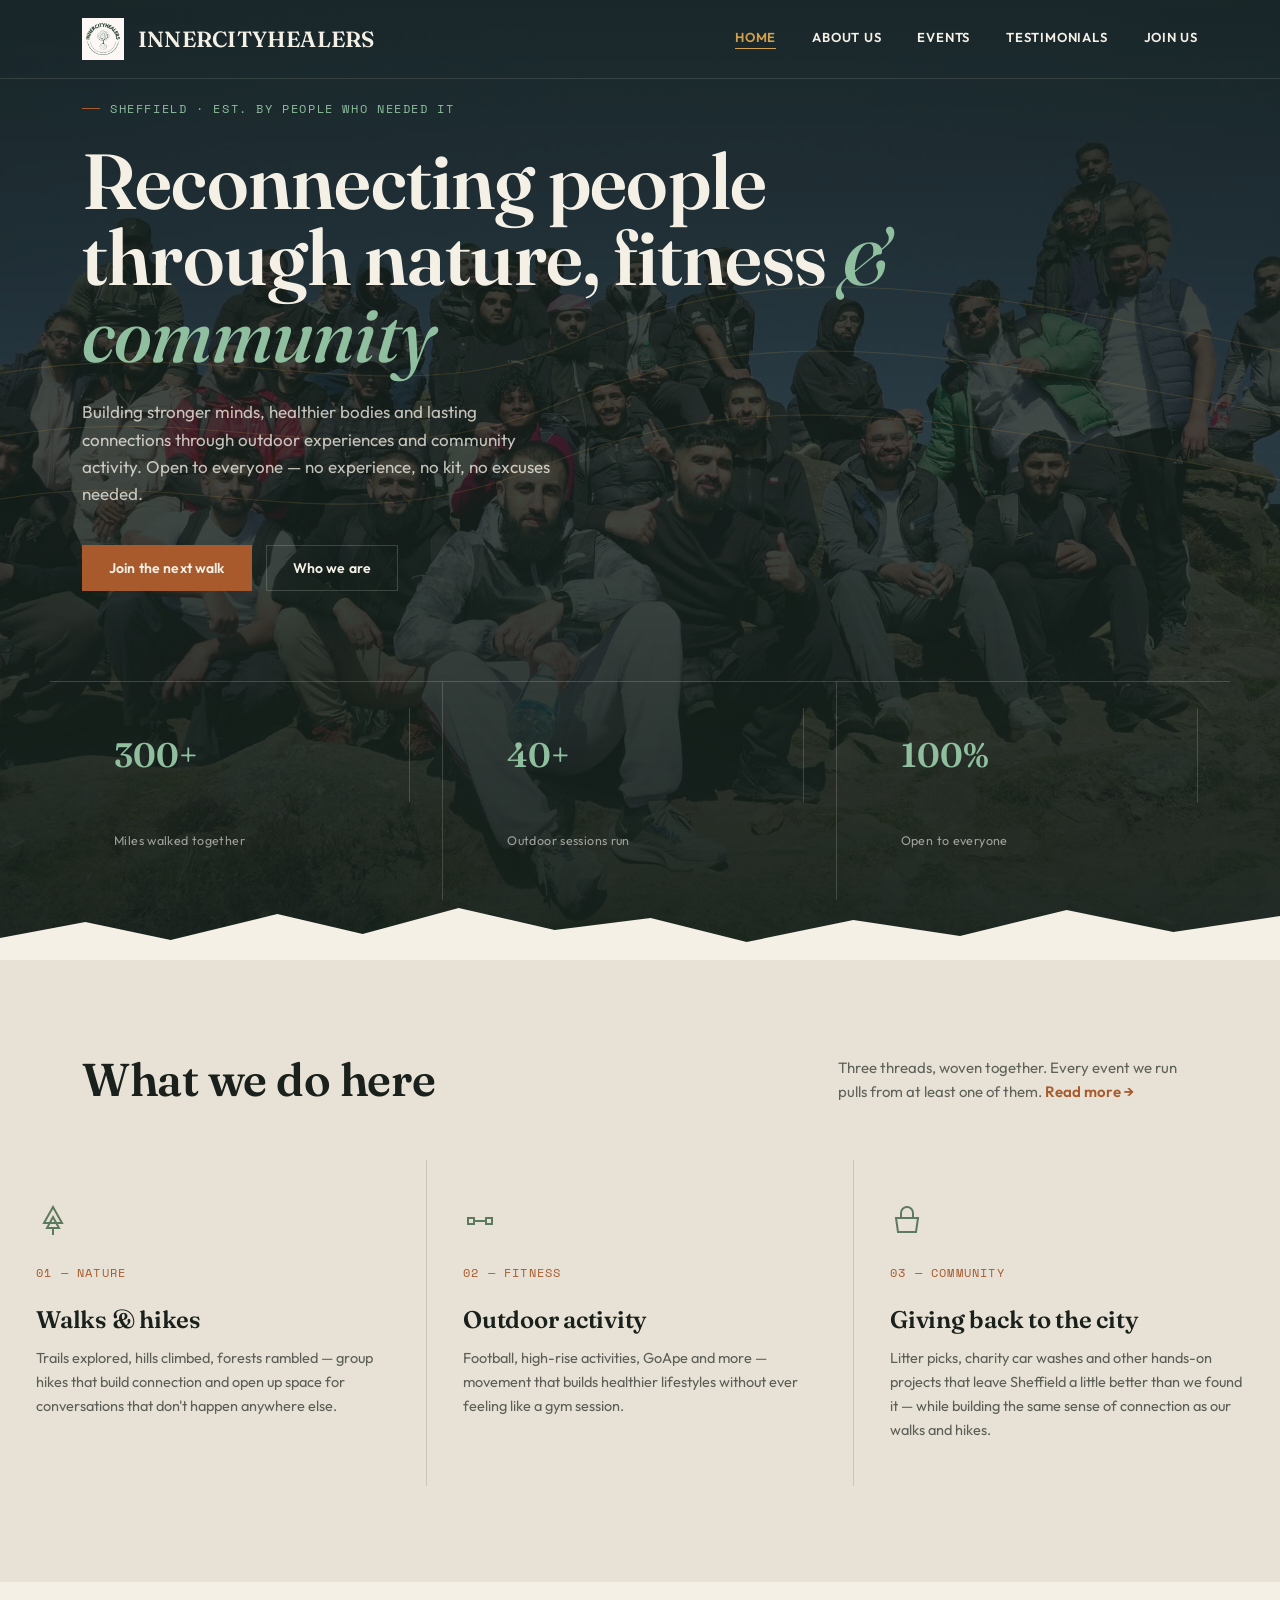
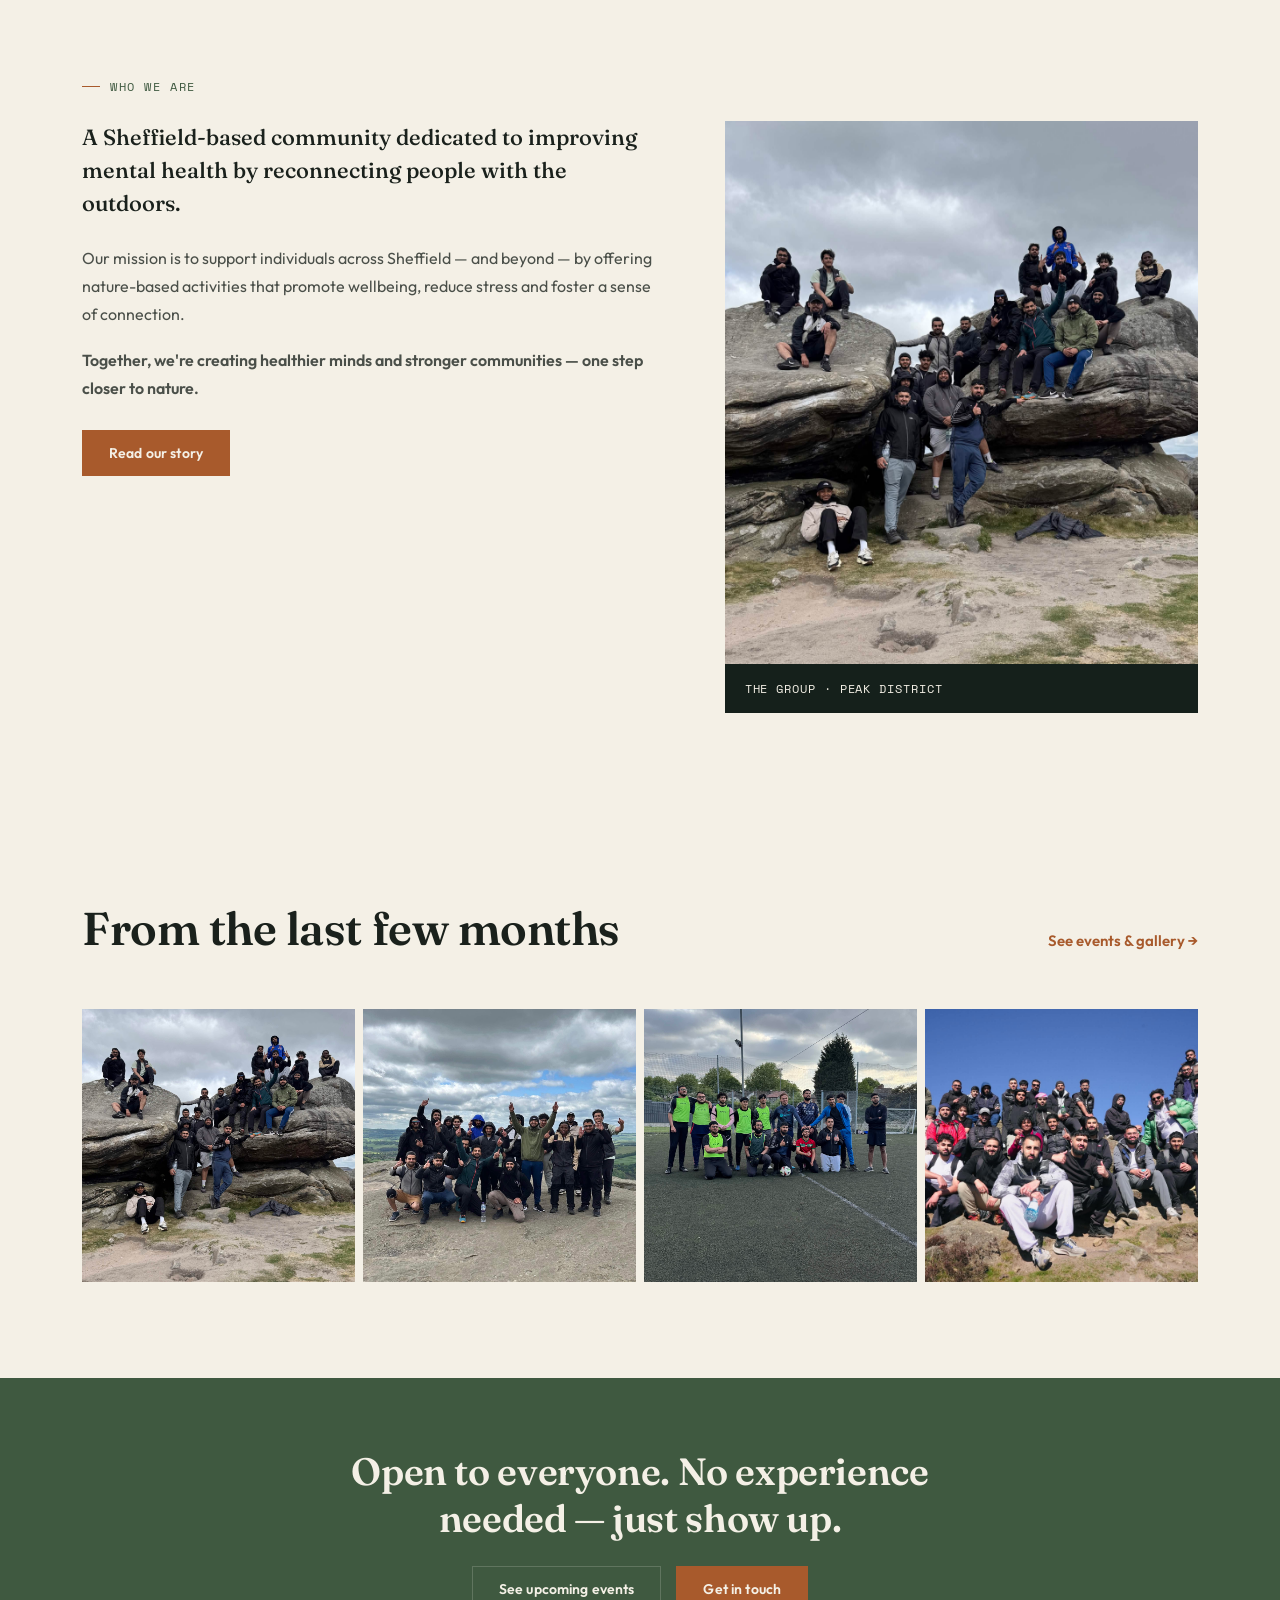
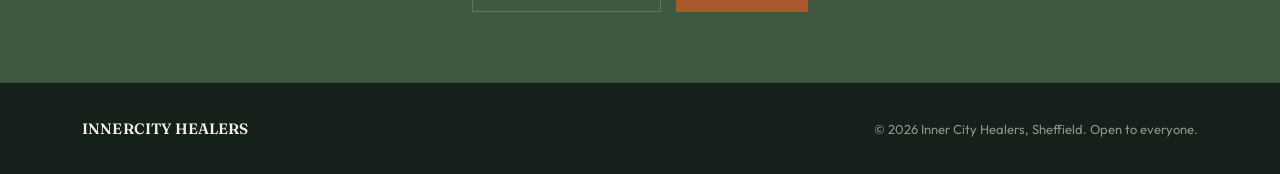
==== index.html @ 6f0d89ec "a" ====
<!DOCTYPE html>
<html lang="en">
<head>
<meta charset="UTF-8">
<meta name="viewport" content="width=device-width, initial-scale=1.0">
<title>Inner City Healers — Reconnecting People Through Nature, Fitness & Community</title>
<meta name="description" content="A Sheffield-based community using hikes, outdoor activity and connection to support mental health.">
<link rel="preconnect" href="https://fonts.googleapis.com">
<link rel="preconnect" href="https://fonts.gstatic.com" crossorigin>
<link href="https://fonts.googleapis.com/css2?family=Fraunces:opsz,wght@9..144,400;9..144,500;9..144,600;9..144,700&family=Outfit:wght@400;500;600;700&family=Space+Mono:wght@400;700&display=swap" rel="stylesheet">
<link rel="stylesheet" href="css/style.css">
</head>
<body>
<header>
  <nav>
    <a href="index.html" class="brand">
      <img src="images/logo.jpg" alt="Inner City Healers logo" class="brand-logo">
      INNERCITYHEALERS
    </a>
    <div class="navlinks">
      <a href="index.html" class="active">Home</a>
      <a href="about.html">About Us</a>
      <a href="events.html">Events</a>
      <a href="testimonials.html">Testimonials</a>
      <a href="contact.html">Join Us</a>
    </div>
    <button class="menu-toggle" aria-label="Menu">
      <svg width="22" height="16" viewBox="0 0 22 16"><rect width="22" height="2" fill="#1A211C"/><rect y="7" width="22" height="2" fill="#1A211C"/><rect y="14" width="22" height="2" fill="#1A211C"/></svg>
    </button>
  </nav>
</header>
<section class="hero" id="home">
  <svg class="topo" viewBox="0 0 1200 600" preserveAspectRatio="none" xmlns="http://www.w3.org/2000/svg">
    <g stroke="#D4A24C" stroke-width="1" fill="none">
      <path d="M-50 480 C 150 420, 300 520, 500 440 S 850 380, 1250 460"/>
      <path d="M-50 420 C 180 360, 330 460, 520 380 S 860 320, 1250 400"/>
      <path d="M-50 360 C 200 300, 360 400, 540 320 S 870 260, 1250 340"/>
    </g>
  </svg>
  <div class="hero-inner">
    <div class="eyebrow light">Sheffield &middot; Est. by people who needed it</div>
    <h1>Reconnecting people through nature, fitness <em>&amp; community</em></h1>
    <p class="lede">Building stronger minds, healthier bodies and lasting connections through outdoor experiences and community activity. Open to everyone &mdash; no experience, no kit, no excuses needed.</p>
    <div class="hero-ctas">
      <a href="contact.html" class="btn dark">Join the next walk</a>
      <a href="about.html" class="btn outline">Who we are</a>
    </div>
  </div>
  <div class="hero-stats">
    <div><div class="num">300+</div><div class="lbl">Miles walked together</div></div>
    <div><div class="num">40+</div><div class="lbl">Outdoor sessions run</div></div>
    <div><div class="num">100%</div><div class="lbl">Open to everyone</div></div>
  </div>
  <svg class="ridge" viewBox="0 0 1200 60" preserveAspectRatio="none" style="height:60px;">
    <path d="M0 60 L0 38 L80 22 L160 40 L260 14 L340 34 L430 8 L520 30 L610 18 L700 42 L800 20 L900 36 L1000 10 L1100 32 L1200 16 L1200 60 Z" fill="#F4F0E6"/>
  </svg>
</section>

<section class="pillars">
  <div class="wrap">
    <div class="section-head">
      <h2>What we do here</h2>
      <p class="desc">Three threads, woven together. Every event we run pulls from at least one of them. <a href="about.html" style="color:var(--rust); font-weight:600;">Read more &rarr;</a></p>
    </div>
  </div>
  <div class="pillar-grid">
    <div class="pillar">
      <div class="icon"><svg width="34" height="34" viewBox="0 0 34 34" fill="none"><path d="M17 3L26 19H8L17 3Z" stroke="#5C7A5E" stroke-width="2" fill="none"/><path d="M17 13L23 24H11L17 13Z" stroke="#5C7A5E" stroke-width="2" fill="none"/><line x1="17" y1="24" x2="17" y2="31" stroke="#5C7A5E" stroke-width="2"/></svg></div>
      <div class="pnum">01 &mdash; NATURE</div>
      <h3>Walks &amp; hikes</h3>
      <p>Trails explored, hills climbed, forests rambled &mdash; group hikes that build connection and open up space for conversations that don't happen anywhere else.</p>
    </div>
    <div class="pillar">
      <div class="icon"><svg width="34" height="34" viewBox="0 0 34 34" fill="none"><rect x="5" y="14" width="6" height="6" stroke="#5C7A5E" stroke-width="2"/><rect x="23" y="14" width="6" height="6" stroke="#5C7A5E" stroke-width="2"/><line x1="11" y1="17" x2="23" y2="17" stroke="#5C7A5E" stroke-width="2"/></svg></div>
      <div class="pnum">02 &mdash; FITNESS</div>
      <h3>Outdoor activity</h3>
      <p>Football, high-rise activities, GoApe and more &mdash; movement that builds healthier lifestyles without ever feeling like a gym session.</p>
    </div>
    <div class="pillar">
  <div class="icon"><svg width="34" height="34" viewBox="0 0 34 34" fill="none"><path d="M6 14h22l-2 14H8L6 14Z" stroke="#5C7A5E" stroke-width="2" fill="none"/><path d="M11 14V9a6 6 0 0 1 12 0v5" stroke="#5C7A5E" stroke-width="2" fill="none"/></svg></div>
  <div class="pnum">03 &mdash; COMMUNITY</div>
  <h3>Giving back to the city</h3>
  <p>Litter picks, charity car washes and other hands-on projects that leave Sheffield a little better than we found it &mdash; while building the same sense of connection as our walks and hikes.</p>
</div>
  </div>
</section>

<section class="about">
  <div class="wrap">
    <div class="eyebrow">Who we are</div>
    <div class="about-grid" style="margin-top:26px;">
      <div>
        <p class="lead-graf">A Sheffield-based community dedicated to improving mental health by reconnecting people with the outdoors.</p>
        <p>Our mission is to support individuals across Sheffield &mdash; and beyond &mdash; by offering nature-based activities that promote wellbeing, reduce stress and foster a sense of connection.</p>
        <p style="font-weight:600; margin-bottom:28px;">Together, we're creating healthier minds and stronger communities &mdash; one step closer to nature.</p>
        <a href="about.html" class="btn dark">Read our story</a>
      </div>
      <div class="about-photo">
        <img src="images/peak-summit-group.jpg" alt="Group celebrating together on top of a Peak District summit">
        <div class="tag">THE GROUP &middot; PEAK DISTRICT</div>
      </div>
    </div>
  </div>
</section>

<section class="mini-gallery">
  <div class="wrap">
    <div class="section-head">
      <h2>From the last few months</h2>
      <p class="desc"><a href="events.html" style="color:var(--rust); font-weight:600;">See events &amp; gallery &rarr;</a></p>
    </div>
    <div class="mini-grid">
      <a href="events.html"><img src="images/peak-summit-group.jpg" alt="Group celebrating on top of a Peak District summit"></a>
      <a href="events.html"><img src="images/rocky-outcrop-cheering.jpg" alt="Group cheering on a rocky outcrop"></a>
      <a href="events.html"><img src="images/outdoor-football.jpg" alt="Football team group photo"></a>
      <a href="events.html"><img src="images/go-karting.jpg" alt="Group in racing suits after go-karting"></a>
    </div>
  </div>
</section>

<section class="cta-band">
  <div class="wrap">
    <h2 style="margin:0 auto 24px;">Open to everyone. No experience needed &mdash; just show up.</h2>
    <a href="events.html" class="btn outline">See upcoming events</a>
    <a href="contact.html" class="btn dark">Get in touch</a>
  </div>
</section>
<footer>
  <div class="wrap foot-inner">
    <div class="brand">INNERCITY HEALERS</div>
    <div>&copy; 2026 Inner City Healers, Sheffield. Open to everyone.</div>
  </div>
</footer>

<script src="js/script.js"></script>

</body>
</html>
---- css/style.css ----
:root{
    --ink:#1A211C;
    --cream:#F4F0E6;
    --stone:#E7E2D5;
    --stone-deep:#D9D2BF;
    --pine:#15201B;
    --pine-soft:#212E27;
    --moss:#5C7A5E;
    --moss-deep:#3F5940;
    --gold:#D4A24C;
    --green-accent:#8FBF9F;
    --rust:#A85A2C;
    --line: rgba(26,33,28,0.14);
    --line-light: rgba(244,240,230,0.18);
    --radius: 2px;
  }
  *{box-sizing:border-box;}
  html{scroll-behavior:smooth;}
  body{
    margin:0;
    font-family:'Outfit', sans-serif;
    color:var(--ink);
    background:var(--cream);
    -webkit-font-smoothing:antialiased;
  }
  h1,h2,h3,h4{
    font-family:'Fraunces', serif;
    font-weight:600;
    margin:0;
    letter-spacing:-0.01em;
  }
  p{margin:0;}
  a{color:inherit; text-decoration:none;}
  img{max-width:100%; display:block;}
  .eyebrow{
    font-family:'Space Mono', monospace;
    font-size:11.5px;
    letter-spacing:0.14em;
    text-transform:uppercase;
    color:var(--moss-deep);
    display:flex;
    align-items:center;
    gap:10px;
  }
  .eyebrow::before{
    content:'';
    width:18px; height:1px;
    background:var(--rust);
    display:inline-block;
  }
  .eyebrow.light{color:var(--gold);}
  .hero .eyebrow.light{color:var(--green-accent);}
  .wrap{
    max-width:1180px;
    margin:0 auto;
    padding:0 32px;
  }
  .btn{
    display:inline-flex;
    align-items:center;
    gap:10px;
    padding:13px 26px;
    background:var(--moss-deep);
    color:var(--cream);
    font-family:'Outfit', sans-serif;
    font-weight:600;
    font-size:14px;
    letter-spacing:0.01em;
    border:1px solid var(--moss-deep);
    cursor:pointer;
    transition:all .25s ease;
  }
  .btn:hover{background:transparent; color:var(--moss-deep);}
  .btn.outline{
    background:transparent;
    color:var(--cream);
    border:1px solid var(--line-light);
  }
  .btn.outline:hover{
    background:var(--cream);
    color:var(--pine);
    border-color:var(--cream);
  }
  .btn.dark{background:var(--rust); border-color:var(--rust); color:var(--cream);}
  .btn.dark:hover{background:transparent; color:var(--rust);}

  /* ===== NAV (transparent, overlays hero) ===== */
  header{
    position:absolute; top:0; left:0; right:0; z-index:50;
    background:transparent;
    border-bottom:1px solid rgba(244,240,230,0.12);
  }
  nav{
    display:flex; align-items:center; justify-content:space-between;
    padding:18px 32px;
    max-width:1180px;
    margin:0 auto;
  }
  .brand{display:flex; align-items:center; gap:14px; font-family:'Fraunces',serif; font-weight:600; font-size:22px; letter-spacing:0.01em; color:var(--cream);}
  .brand svg{flex-shrink:0;}
  .brand-logo{height:42px; width:auto; flex-shrink:0;}
  @media(max-width:600px){
    .brand{font-size:17px; gap:10px;}
    .brand-logo{height:36px;}
  }
  .navlinks{display:flex; gap:36px; align-items:center;}
  .navlinks a{
    font-size:13px; font-weight:600; letter-spacing:0.06em; text-transform:uppercase;
    position:relative; padding-bottom:4px; color:var(--cream);
  }
  .navlinks a::after{
    content:''; position:absolute; left:0; bottom:0; height:1px; width:0;
    background:var(--gold); transition:width .25s ease;
  }
  .navlinks a:hover::after, .navlinks a.active::after{width:100%;}
  .navlinks a.active{color:var(--gold);}
  .navcta{display:none;}
  @media(min-width:880px){.navcta{display:block;}}
  .menu-toggle{
    display:none; background:rgba(21,32,27,0.4); border:1px solid var(--line-light);
    cursor:pointer; padding:10px 12px; border-radius:4px; align-items:center; justify-content:center;
    backdrop-filter:blur(4px);
  }
  .menu-toggle svg rect{fill:var(--cream);}
  @media(max-width:880px){
    .navlinks{display:none;}
    .menu-toggle{display:flex;}
  }

  /* ===== TOPO TEXTURE ===== */
  .topo{
    position:absolute; inset:0; pointer-events:none;
    opacity:0.16;
  }

  /* ===== HERO ===== */
  .hero{
    position:relative;
    background:
      linear-gradient(180deg, rgba(21,32,27,0.90) 0%, rgba(21,32,27,0.80) 45%, rgba(21,32,27,0.94) 100%),
      url('../images/go-karting.jpg') center 30%/cover no-repeat;
    color:var(--cream);
    overflow:hidden;
    padding:100px 0 0;
  }
  .hero-inner{
    max-width:1180px; margin:0 auto; padding:0 32px 90px;
    position:relative; z-index:2;
  }
  .hero .eyebrow{margin-bottom:26px;}
  .hero h1{
    font-size:clamp(40px, 6.4vw, 78px);
    line-height:0.98;
    max-width:820px;
    color:var(--cream);
  }
  .hero h1 em{font-style:italic; color:var(--green-accent); font-weight:500;}
  .hero p.lede{
    margin-top:26px;
    max-width:480px;
    font-size:17px;
    line-height:1.6;
    color:rgba(244,240,230,0.78);
  }
  .hero-ctas{display:flex; gap:14px; margin-top:38px; flex-wrap:wrap;}
  .hero-stats{
    display:grid; grid-template-columns:repeat(3,1fr);
    border-top:1px solid var(--line-light);
    max-width:1180px; margin:0 auto;
    position:relative; z-index:2;
  }
  .hero-stats div{
    padding:26px 32px;
    border-right:1px solid var(--line-light);
  }
  .hero-stats div:last-child{border-right:none;}
  .hero-stats .num{font-family:'Fraunces',serif; font-size:34px; color:var(--green-accent); font-weight:600;}
  .hero-stats .lbl{font-size:12.5px; color:rgba(244,240,230,0.6); margin-top:4px; letter-spacing:0.03em;}

  .ridge{
    width:100%; display:block; position:relative; z-index:1;
  }

  /* ===== SECTION SCAFFOLD ===== */
  section{padding:96px 0;}
  .section-head{
    display:flex; justify-content:space-between; align-items:flex-end;
    gap:40px; margin-bottom:56px; flex-wrap:wrap;
  }
  .section-head h2{font-size:clamp(30px,3.6vw,46px); max-width:560px; line-height:1.05;}
  .section-head .desc{max-width:360px; font-size:15px; line-height:1.6; color:rgba(26,33,28,0.66);}

  /* ===== ABOUT ===== */
  .about{background:var(--cream);}
  .about-grid{
    display:grid; grid-template-columns:1.1fr 0.9fr; gap:64px; align-items:start;
  }
  .about-grid p{font-size:16px; line-height:1.75; color:rgba(26,33,28,0.78); margin-bottom:18px;}
  .about-grid .lead-graf{font-family:'Fraunces',serif; font-size:22px; line-height:1.5; color:var(--ink); font-weight:500; margin-bottom:24px;}
  .about-photo{
    position:relative; aspect-ratio:4/5; overflow:hidden; background:var(--stone-deep);
  }
  .about-photo img{width:100%; height:100%; object-fit:cover;}
  .about-photo .tag{
    position:absolute; bottom:0; left:0; right:0;
    background:var(--pine); color:var(--cream);
    padding:16px 20px; font-family:'Space Mono',monospace; font-size:11.5px; letter-spacing:0.08em;
  }
  @media(max-width:800px){.about-grid{grid-template-columns:1fr;}}

  /* ===== PILLARS ===== */
  .pillars{background:var(--stone); position:relative;}
  .pillar-grid{display:grid; grid-template-columns:repeat(3,1fr); gap:1px; background:var(--line);}
  .pillar{
    background:var(--stone); padding:44px 36px;
    transition:background .25s ease;
  }
  .pillar:hover{background:var(--cream);}
  .pillar .pnum{font-family:'Space Mono',monospace; font-size:12px; color:var(--rust); letter-spacing:0.1em; margin-bottom:24px;}
  .pillar h3{font-size:24px; margin-bottom:12px;}
  .pillar p{font-size:14.5px; line-height:1.65; color:rgba(26,33,28,0.68);}
  .pillar .icon{margin-bottom:22px;}
  @media(max-width:800px){.pillar-grid{grid-template-columns:1fr;}}

  /* ===== ORIGIN ===== */
  .origin{
    background:var(--pine); color:var(--cream); position:relative; overflow:hidden;
  }
  .origin-grid{
    display:grid; grid-template-columns:0.85fr 1.15fr; gap:70px; align-items:center;
  }
  .origin-photo{aspect-ratio:1/1; overflow:hidden; background:var(--pine-soft);}
  .origin-photo img{width:100%; height:100%; object-fit:cover; filter:saturate(0.9);}
  .origin-text .eyebrow{margin-bottom:24px;}
  .origin-text h2{font-size:clamp(28px,3.4vw,40px); margin-bottom:24px; max-width:480px;}
  .origin-text p{font-size:16px; line-height:1.8; color:rgba(244,240,230,0.74); margin-bottom:16px;}
  .origin-text .sign{font-family:'Fraunces',serif; font-style:italic; color:var(--gold); margin-top:24px; font-size:17px;}
  @media(max-width:850px){.origin-grid{grid-template-columns:1fr;}}

  /* ===== EVENTS ===== */
  .events{background:var(--cream);}
  .event-list{display:flex; flex-direction:column; border-top:1px solid var(--line);}
  .event-row{
    display:grid; grid-template-columns:140px 110px 1fr auto;
    gap:28px; align-items:center;
    padding:28px 0; border-bottom:1px solid var(--line);
  }
  .event-row .ephoto{width:140px; height:90px; overflow:hidden; background:var(--stone-deep);}
  .event-row .ephoto img{width:100%; height:100%; object-fit:cover;}
  .event-date{font-family:'Space Mono',monospace; text-align:center;}
  .event-date .mon{font-size:12px; letter-spacing:0.1em; color:var(--rust);}
  .event-date .day{font-size:28px; font-family:'Fraunces',serif; font-weight:600; color:var(--ink);}
  .event-info h4{font-size:19px; margin-bottom:6px;}
  .event-info .meta{font-size:13px; color:rgba(26,33,28,0.55); margin-bottom:6px; display:flex; gap:14px; flex-wrap:wrap;}
  .event-info .meta span{display:flex; align-items:center; gap:5px;}
  .event-info p.desc{font-size:14px; color:rgba(26,33,28,0.65); line-height:1.5; max-width:420px;}
  .event-row .btn{padding:10px 20px; font-size:13px;}
  @media(max-width:760px){
    .event-row{grid-template-columns:1fr; gap:14px;}
    .event-row .ephoto{width:100%; height:160px;}
    .event-date{display:flex; gap:8px; text-align:left;}
  }
  .events-foot{
    text-align:center; margin-top:48px; padding-top:40px; border-top:1px solid var(--line);
    font-family:'Fraunces',serif; font-style:italic; font-size:18px; color:var(--moss-deep);
  }

  /* ===== GALLERY ===== */
  .gallery{background:var(--pine); color:var(--cream);}
  .gallery .section-head h2{color:var(--cream);}
  .gallery .section-head .desc{color:rgba(244,240,230,0.6);}
  .gal-grid{
    display:grid; grid-template-columns:repeat(4,1fr); grid-auto-rows:170px; gap:8px;
  }
  .gal-grid a{position:relative; overflow:hidden; display:block; background:var(--pine-soft);}
  .gal-grid img{width:100%; height:100%; object-fit:cover; transition:transform .5s ease, filter .5s ease;}
  .gal-grid a:hover img{transform:scale(1.06); filter:saturate(1.15);}
  .gal-grid .big{grid-column:span 2; grid-row:span 2;}
  @media(max-width:880px){
    .gal-grid{grid-template-columns:repeat(2,1fr); grid-auto-rows:140px;}
    .gal-grid .big{grid-column:span 2; grid-row:span 1;}
  }

  /* ===== TESTIMONIALS ===== */
  .testimonials{background:var(--stone);}
  .test-track{
    display:grid; grid-template-columns:repeat(3,1fr); gap:1px; background:var(--line);
  }
  .test-card{
    background:var(--stone); padding:34px 30px;
  }
  .test-card .quote{font-family:'Fraunces',serif; font-size:17px; line-height:1.6; color:var(--ink); margin-bottom:20px;}
  .test-card .who{font-family:'Space Mono',monospace; font-size:12px; color:var(--rust); letter-spacing:0.06em;}
  @media(max-width:860px){.test-track{grid-template-columns:1fr;}}

  /* ===== CONTACT ===== */
  .contact{background:var(--cream);}
  .contact-grid{display:grid; grid-template-columns:0.8fr 1.2fr; gap:70px;}
  .contact-info h2{font-size:clamp(30px,3.6vw,42px); margin-bottom:28px;}
  .cline{margin-bottom:26px;}
  .cline .clabel{font-family:'Space Mono',monospace; font-size:11.5px; letter-spacing:0.1em; color:var(--moss-deep); text-transform:uppercase; margin-bottom:6px;}
  .cline a, .cline span{font-size:18px; font-weight:500;}
  .socials{display:flex; gap:14px; margin-top:30px;}
  .socials a{
    width:38px; height:38px; border:1px solid var(--line); display:flex; align-items:center; justify-content:center;
    transition:all .2s ease;
  }
  .socials a:hover{background:var(--moss-deep); border-color:var(--moss-deep); color:var(--cream);}
  form{display:flex; flex-direction:column; gap:16px;}
  .field{display:flex; flex-direction:column; gap:8px;}
  .field label{font-family:'Space Mono',monospace; font-size:11px; letter-spacing:0.08em; text-transform:uppercase; color:rgba(26,33,28,0.55);}
  .field input, .field textarea{
    background:transparent; border:none; border-bottom:1px solid var(--line);
    padding:10px 2px; font-family:'Outfit',sans-serif; font-size:16px; color:var(--ink);
    outline:none; transition:border-color .2s ease; resize:none;
  }
  .field input:focus, .field textarea:focus{border-color:var(--rust);}
  form .btn{align-self:flex-start; margin-top:8px;}
  @media(max-width:800px){.contact-grid{grid-template-columns:1fr;}}

  /* ===== FOOTER ===== */
  footer{background:var(--pine); color:rgba(244,240,230,0.55); padding:36px 0; border-top:1px solid var(--line-light);}
  .foot-inner{display:flex; justify-content:space-between; align-items:center; font-size:13px; flex-wrap:wrap; gap:12px;}
  .foot-inner .brand{color:var(--cream); font-size:15px;}

  ::selection{background:var(--gold); color:var(--pine);}

/* ===== INNER PAGE HERO ===== */
.page-hero{
  position:relative;
  background:var(--pine);
  color:var(--cream);
  overflow:hidden;
  padding:130px 0 64px;
}
.page-hero-bg{
  position:absolute;
  top:0; left:0; right:0; bottom:0;
  z-index:0;
}
.page-hero-bg img{
  width:100%;
  height:100%;
  object-fit:cover;
  object-position:right center;
}
.page-hero-bg::after{
  content:'';
  position:absolute;
  top:0; left:0; right:0; bottom:0;
  background:linear-gradient(90deg, rgba(21,32,27,0.97) 0%, rgba(21,32,27,0.75) 55%, rgba(21,32,27,0.35) 100%);
}
@media(max-width:800px){
  .page-hero-bg img{object-position:center center;}
  .page-hero-bg::after{
    background:linear-gradient(180deg, rgba(21,32,27,0.92) 0%, rgba(21,32,27,0.88) 100%);
  }
}
.page-hero-inner{max-width:1180px; margin:0 auto; padding:0 32px; position:relative; z-index:2;}
.page-hero h1{font-size:clamp(34px,5vw,56px); line-height:1; color:var(--cream); max-width:680px;}
.page-hero p.lede{margin-top:18px; max-width:480px; font-size:16px; line-height:1.6; color:rgba(244,240,230,0.75);}
.crumb{font-family:'Space Mono',monospace; font-size:11.5px; letter-spacing:0.1em; color:rgba(244,240,230,0.5); margin-bottom:18px; text-transform:uppercase;}
.crumb a{color:var(--gold);}
.crumb span{margin:0 8px; color:rgba(244,240,230,0.35);}

/* ===== HOME MINI GALLERY STRIP ===== */
.mini-gallery{background:var(--cream);}
.mini-grid{display:grid; grid-template-columns:repeat(4,1fr); gap:8px;}
.mini-grid a{display:block; aspect-ratio:1; overflow:hidden; background:var(--stone-deep); position:relative;}
.mini-grid img{width:100%; height:100%; object-fit:cover; transition:transform .5s ease;}
.mini-grid a:hover img{transform:scale(1.06);}
@media(max-width:760px){.mini-grid{grid-template-columns:repeat(2,1fr);}}
.mini-gallery-foot{text-align:center; margin-top:36px;}

/* ===== CTA BAND ===== */
.cta-band{background:var(--moss-deep); color:var(--cream); padding:70px 0; text-align:center;}
.cta-band h2{color:var(--cream); font-size:clamp(26px,3.4vw,38px); max-width:600px; margin:0 auto 24px;}
.cta-band .btn{margin:0 6px;}

/* responsive nav fallback: show simple stacked list on small screens when toggled */
.navlinks.open{
  display:flex; position:absolute; top:100%; left:0; right:0;
  flex-direction:column; background:var(--pine); padding:24px 32px; gap:22px;
  border-bottom:1px solid var(--line-light);
  box-shadow:0 12px 30px rgba(0,0,0,0.3);
}
.navlinks.open a{color:var(--cream); font-size:15px;}

/* ===== GALLERY SLIDESHOW (manual arrows) ===== */
.gallery-slideshow{background:var(--pine); color:var(--cream);}
.gallery-slideshow .section-head h2{color:var(--cream);}
.gallery-slideshow .section-head .desc{color:rgba(244,240,230,0.6);}
.slideshow{
  position:relative; width:100%; aspect-ratio:16/10; max-height:640px;
  overflow:hidden; background:var(--pine-soft); border:1px solid var(--line-light);
}
.slideshow .slide{
  position:absolute; inset:0; opacity:0; transition:opacity .5s ease;
  pointer-events:none;
}
.slideshow .slide.active{opacity:1; pointer-events:auto;}
.slideshow .slide img{width:100%; height:100%; object-fit:cover;}
.slide-arrow{
  position:absolute; top:50%; transform:translateY(-50%);
  width:52px; height:52px; border:none; cursor:pointer;
  background:rgba(21,32,27,0.55); color:var(--cream);
  display:flex; align-items:center; justify-content:center;
  transition:background .2s ease; z-index:3; backdrop-filter:blur(4px);
}
.slide-arrow:hover{background:var(--rust);}
.slide-arrow.prev{left:16px;}
.slide-arrow.next{right:16px;}
.slide-counter{
  position:absolute; bottom:16px; right:20px; z-index:3;
  font-family:'Space Mono',monospace; font-size:13px; letter-spacing:0.08em;
  color:var(--cream); background:rgba(21,32,27,0.55); padding:6px 12px;
  backdrop-filter:blur(4px);
}
@media(max-width:600px){
  .slideshow{aspect-ratio:4/5;}
  .slide-arrow{width:44px; height:44px;}
}

/* ===== IMPACT STATS ===== */
.impact{background:var(--pine); color:var(--cream);}
.impact .section-head h2{color:var(--cream);}
.impact .section-head .desc{color:rgba(244,240,230,0.6);}
.stat-grid{
  display:grid; grid-template-columns:repeat(4,1fr); gap:1px; background:var(--line-light);
  border:1px solid var(--line-light);
}
.stat-card{
  background:var(--pine); padding:34px 28px;
  display:flex; flex-direction:column; gap:8px;
}
.stat-card .snum{font-family:'Fraunces',serif; font-size:44px; font-weight:600; color:var(--gold); line-height:1;}
.stat-card .slabel{font-size:14px; line-height:1.5; color:rgba(244,240,230,0.78);}
@media(max-width:900px){.stat-grid{grid-template-columns:repeat(2,1fr);}}
@media(max-width:520px){.stat-grid{grid-template-columns:1fr;}}

/* ===== ACTIVITIES TABLE ===== */
.activities{background:var(--cream);}
.act-table{width:100%; border-collapse:collapse; font-size:15px;}
.act-table thead th{
  background:var(--moss-deep); color:var(--cream);
  text-align:left; padding:14px 20px;
  font-family:'Space Mono',monospace; font-size:12px; letter-spacing:0.08em; text-transform:uppercase; font-weight:700;
}
.act-table thead th:last-child{text-align:right;}
.act-table tbody td{
  padding:13px 20px; border-bottom:1px solid var(--line); color:rgba(26,33,28,0.82);
}
.act-table tbody td:last-child{text-align:right; font-weight:600; font-family:'Space Mono',monospace;}
.act-table tbody tr:nth-child(even){background:var(--stone);}
.act-total{
  display:flex; justify-content:space-between; align-items:center;
  background:var(--pine); color:var(--cream); padding:18px 20px; margin-top:0;
  font-family:'Fraunces',serif; font-weight:600; font-size:18px;
}
.act-total .num{color:var(--gold); font-size:22px;}
.act-note{font-size:14px; color:rgba(26,33,28,0.6); line-height:1.6; margin-top:20px; max-width:640px;}

/* ===== ACHIEVE / ENGAGEMENT COLUMNS ===== */
.achieve{background:var(--stone);}
.achieve-lead{max-width:620px; font-size:17px; line-height:1.7; color:rgba(26,33,28,0.8); margin-bottom:14px;}
.col-grid{display:grid; grid-template-columns:repeat(3,1fr); gap:40px; margin-top:48px;}
.col-block h3{font-size:20px; margin-bottom:16px; color:var(--ink);}
.col-block ul{list-style:none; padding:0; margin:0; display:flex; flex-direction:column; gap:10px;}
.col-block ul li{
  font-size:14.5px; line-height:1.5; color:rgba(26,33,28,0.72);
  padding-left:20px; position:relative;
}
.col-block ul li::before{
  content:''; position:absolute; left:0; top:9px;
  width:6px; height:6px; background:var(--rust); border-radius:50%;
}
.col-block p{font-size:14.5px; line-height:1.65; color:rgba(26,33,28,0.72); margin-bottom:12px;}
@media(max-width:820px){.col-grid{grid-template-columns:1fr; gap:44px;}}

/* ===== HERO LOGO ===== */
.hero-logo{
  height:96px; width:auto; margin-bottom:28px;
  border-radius:8px;
}
@media(max-width:600px){.hero-logo{height:72px; margin-bottom:20px;}}

/* ===== FOOTER LOGO ALIGN ===== */
.foot-inner .brand{display:flex; align-items:center; gap:12px;}

/* ===== EXTRA MOBILE POLISH ===== */
@media(max-width:600px){
  .wrap{padding:0 20px;}
  section{padding:64px 0;}
  .hero-stats{grid-template-columns:1fr;}
  .hero-stats div{border-right:none; border-bottom:1px solid var(--line-light); padding:20px 24px;}
  .hero-stats div:last-child{border-bottom:none;}
  .hero-inner{padding:0 20px 60px;}
  .section-head{margin-bottom:36px; gap:16px;}
  .cta-band .btn{display:block; margin:10px auto 0; max-width:260px;}
  .hero-ctas{flex-direction:column;}
  .hero-ctas .btn{width:100%; justify-content:center;}
  nav{padding:14px 20px;}
  .page-hero{padding:110px 0 48px;}
  .act-table{font-size:13px;}
  .act-table thead th, .act-table tbody td{padding:10px 12px;}
}

/* ===== COMPACT ACTIVITIES (events page) ===== */
.activities-compact{background:var(--pine); color:var(--cream); border-top:1px solid var(--line-light);}
.activities-compact .section-head h2{color:var(--cream);}
.activities-compact .section-head .desc{color:rgba(244,240,230,0.6);}
.act-compact-grid{
  display:grid; grid-template-columns:repeat(3,1fr); gap:0 40px;
}
.act-compact-grid .act-item{
  display:flex; justify-content:space-between; align-items:baseline; gap:12px;
  padding:11px 0; border-bottom:1px solid var(--line-light);
}
.act-compact-grid .act-item .aname{font-size:14px; color:rgba(244,240,230,0.85);}
.act-compact-grid .act-item .anum{
  font-family:'Space Mono',monospace; font-size:14px; font-weight:700; color:var(--gold); flex-shrink:0;
}
.act-compact-total{
  display:flex; justify-content:space-between; align-items:center;
  margin-top:28px; padding:16px 22px; background:var(--moss-deep);
  font-family:'Fraunces',serif; font-weight:600; font-size:17px; color:var(--cream);
}
.act-compact-total .num{color:var(--gold); font-size:20px;}
.act-compact-note{font-size:13px; color:rgba(244,240,230,0.55); line-height:1.6; margin-top:16px; max-width:680px;}
@media(max-width:820px){.act-compact-grid{grid-template-columns:repeat(2,1fr); gap:0 28px;}}
@media(max-width:520px){.act-compact-grid{grid-template-columns:1fr;}}

/* ===== COUNCIL / PARTNER ENDORSEMENTS ===== */
.council{background:var(--cream);}
.council-list{display:flex; flex-direction:column; gap:0;}
.council-row{
  display:grid; grid-template-columns:180px 1fr; gap:40px; align-items:center;
  padding:40px 0; border-bottom:1px solid var(--line);
}
.council-row:first-of-type{border-top:1px solid var(--line);}
.council-photo{
  width:180px; height:180px; overflow:hidden; background:var(--stone-deep);
  border-radius:4px; position:relative;
}
.council-photo img{width:100%; height:100%; object-fit:cover;}
.council-photo .ph-placeholder{
  position:absolute; inset:0; display:flex; align-items:center; justify-content:center;
  font-family:'Space Mono',monospace; font-size:11px; letter-spacing:0.08em; text-transform:uppercase;
  color:rgba(26,33,28,0.4); text-align:center; padding:12px;
}
.council-text .cquote{
  font-family:'Fraunces',serif; font-size:19px; line-height:1.55; color:var(--ink);
  margin-bottom:18px; font-style:italic;
}
.council-text .cname{font-size:16px; font-weight:600; color:var(--ink); margin-bottom:2px;}
.council-text .crole{
  font-family:'Space Mono',monospace; font-size:12px; letter-spacing:0.06em;
  text-transform:uppercase; color:var(--rust);
}
@media(max-width:680px){
  .council-row{grid-template-columns:1fr; gap:20px; text-align:center; justify-items:center;}
  .council-text{text-align:center;}
}

/* ===== TESTIMONIAL / COUNCIL SLIDERS (manual arrows) ===== */
.quote-slider{position:relative; max-width:820px; margin:0 auto;}
.quote-slider .qs-track{position:relative; min-height:200px;}
.quote-slider .qs-slide{
  position:absolute; inset:0; opacity:0; transition:opacity .4s ease; pointer-events:none;
  display:flex; flex-direction:column; justify-content:center;
}
.quote-slider .qs-slide.active{opacity:1; pointer-events:auto; position:relative;}
.qs-controls{
  display:flex; align-items:center; justify-content:center; gap:24px; margin-top:36px;
}
.qs-arrow{
  width:48px; height:48px; border:1px solid var(--line); background:transparent;
  display:flex; align-items:center; justify-content:center; cursor:pointer;
  color:var(--ink); transition:all .2s ease;
}
.qs-arrow:hover{background:var(--moss-deep); border-color:var(--moss-deep); color:var(--cream);}
.qs-counter{font-family:'Space Mono',monospace; font-size:13px; letter-spacing:0.08em; color:rgba(26,33,28,0.55);}

/* member quote slide styling */
.testimonials .qs-slide .quote{
  font-family:'Fraunces',serif; font-size:clamp(20px,2.6vw,28px); line-height:1.5;
  color:var(--ink); margin-bottom:22px; text-align:center;
}
.testimonials .qs-slide .who{
  font-family:'Space Mono',monospace; font-size:13px; letter-spacing:0.08em;
  color:var(--rust); text-align:center;
}

/* council quote slide styling (photo left, text right) */
.council .qs-slide{
  display:grid; grid-template-columns:180px 1fr; gap:40px; align-items:center;
}
.council .qs-slide.active{display:grid;}
@media(max-width:680px){
  .council .qs-slide{grid-template-columns:1fr; gap:20px; text-align:center; justify-items:center;}
  .council .qs-slide.active{display:flex; flex-direction:column;}
  .council .qs-slide .council-text{text-align:center;}
}

/* ===== ACTIVITY CATEGORY CARDS (events page) ===== */
.activity-cards{background:var(--pine); border-top:1px solid var(--line-light);}
.activity-cards .section-head h2{color:var(--cream);}
.activity-cards .section-head .desc{color:rgba(244,240,230,0.6);}
.acard-grid{
  display:grid; grid-template-columns:repeat(4,1fr); gap:24px;
}
.acard{
  background:var(--pine-soft); border:1px solid var(--line-light);
  overflow:hidden; transition:transform .25s ease, border-color .25s ease;
}
.acard:hover{transform:translateY(-4px); border-color:var(--gold);}
.acard-photo{
  aspect-ratio:4/3; position:relative; background:var(--stone-deep);
  overflow:hidden;
}
.acard-photo img{width:100%; height:100%; object-fit:cover;}
.acard-photo .ph-placeholder{
  position:absolute; inset:0; display:flex; align-items:center; justify-content:center;
  font-family:'Space Mono',monospace; font-size:11px; letter-spacing:0.06em; text-transform:uppercase;
  color:rgba(26,33,28,0.42); text-align:center; padding:14px; line-height:1.6;
}
.acard-body{padding:20px 22px 24px;}
.acard-body h3{font-size:19px; color:var(--cream); margin-bottom:6px;}
.acard-body p{font-size:13.5px; line-height:1.55; color:rgba(244,240,230,0.62);}
@media(max-width:900px){.acard-grid{grid-template-columns:repeat(2,1fr);}}
@media(max-width:520px){.acard-grid{grid-template-columns:1fr;}}

/* ===== MINI STATS ROW (activity cards section) ===== */
.acard-stats{
  display:grid; grid-template-columns:repeat(3,1fr);
  border:1px solid var(--line-light); margin-bottom:44px;
}
.acard-stats div{
  padding:22px 26px; border-right:1px solid var(--line-light); text-align:center;
}
.acard-stats div:last-child{border-right:none;}
.acard-stats .snum{font-family:'Fraunces',serif; font-size:32px; font-weight:600; color:var(--gold); line-height:1;}
.acard-stats .slabel{font-size:12.5px; color:rgba(244,240,230,0.65); margin-top:6px; letter-spacing:0.02em;}
@media(max-width:700px){
  .acard-stats{grid-template-columns:1fr;}
  .acard-stats div{border-right:none; border-bottom:1px solid var(--line-light);}
  .acard-stats div:last-child{border-bottom:none;}
}

/* ===== ACTIVITY CARD SLIDER (manual toggle) ===== */
.acard-slider{max-width:460px; margin:0 auto;}
.acard-track{position:relative; min-height:340px;}
.acard-slide{
  position:absolute; inset:0; opacity:0; transition:opacity .4s ease; pointer-events:none;
}
.acard-slide.active{opacity:1; pointer-events:auto; position:relative;}
.acard-controls{
  display:flex; align-items:center; justify-content:center; gap:24px; margin-top:28px;
}

/* ===== ACTIVITY CARD TIKTOK EMBEDS ===== */
.acard-video{
  aspect-ratio:4/3; overflow:hidden; background:var(--stone-deep);
  position:relative;
}
.acard-video .tiktok-embed{
  margin:0 !important; max-width:100% !important; min-width:0 !important;
  width:100% !important; height:100% !important;
}
.acard-video .tiktok-embed section{
  width:100% !important; height:100% !important; margin:0 !important; padding:0 !important;
  display:block !important;
}
.acard-video .tiktok-embed section a{
  display:block !important; width:100% !important; height:100% !important;
}
.acard-video .tiktok-embed img{
  display:block !important; width:100% !important; height:100% !important; object-fit:cover !important;
}
.acard-video iframe{width:100% !important; height:100% !important;}
/* ===== BACK TO TOP BUTTON ===== */
.back-to-top{
  position:fixed;
  bottom:28px;
  right:28px;
  width:48px;
  height:48px;
  border-radius:50%;
  background:var(--moss-deep);
  color:var(--cream);
  border:none;
  display:flex;
  align-items:center;
  justify-content:center;
  cursor:pointer;
  opacity:0;
  visibility:hidden;
  transform:translateY(12px);
  transition:opacity .25s ease, transform .25s ease, visibility .25s ease, background .2s ease;
  z-index:60;
  box-shadow:0 4px 16px rgba(0,0,0,0.25);
}
.back-to-top.show{
  opacity:1;
  visibility:visible;
  transform:translateY(0);
}
.back-to-top:hover{background:var(--rust);}
@media(max-width:600px){
  .back-to-top{width:42px; height:42px; bottom:20px; right:20px;}
}
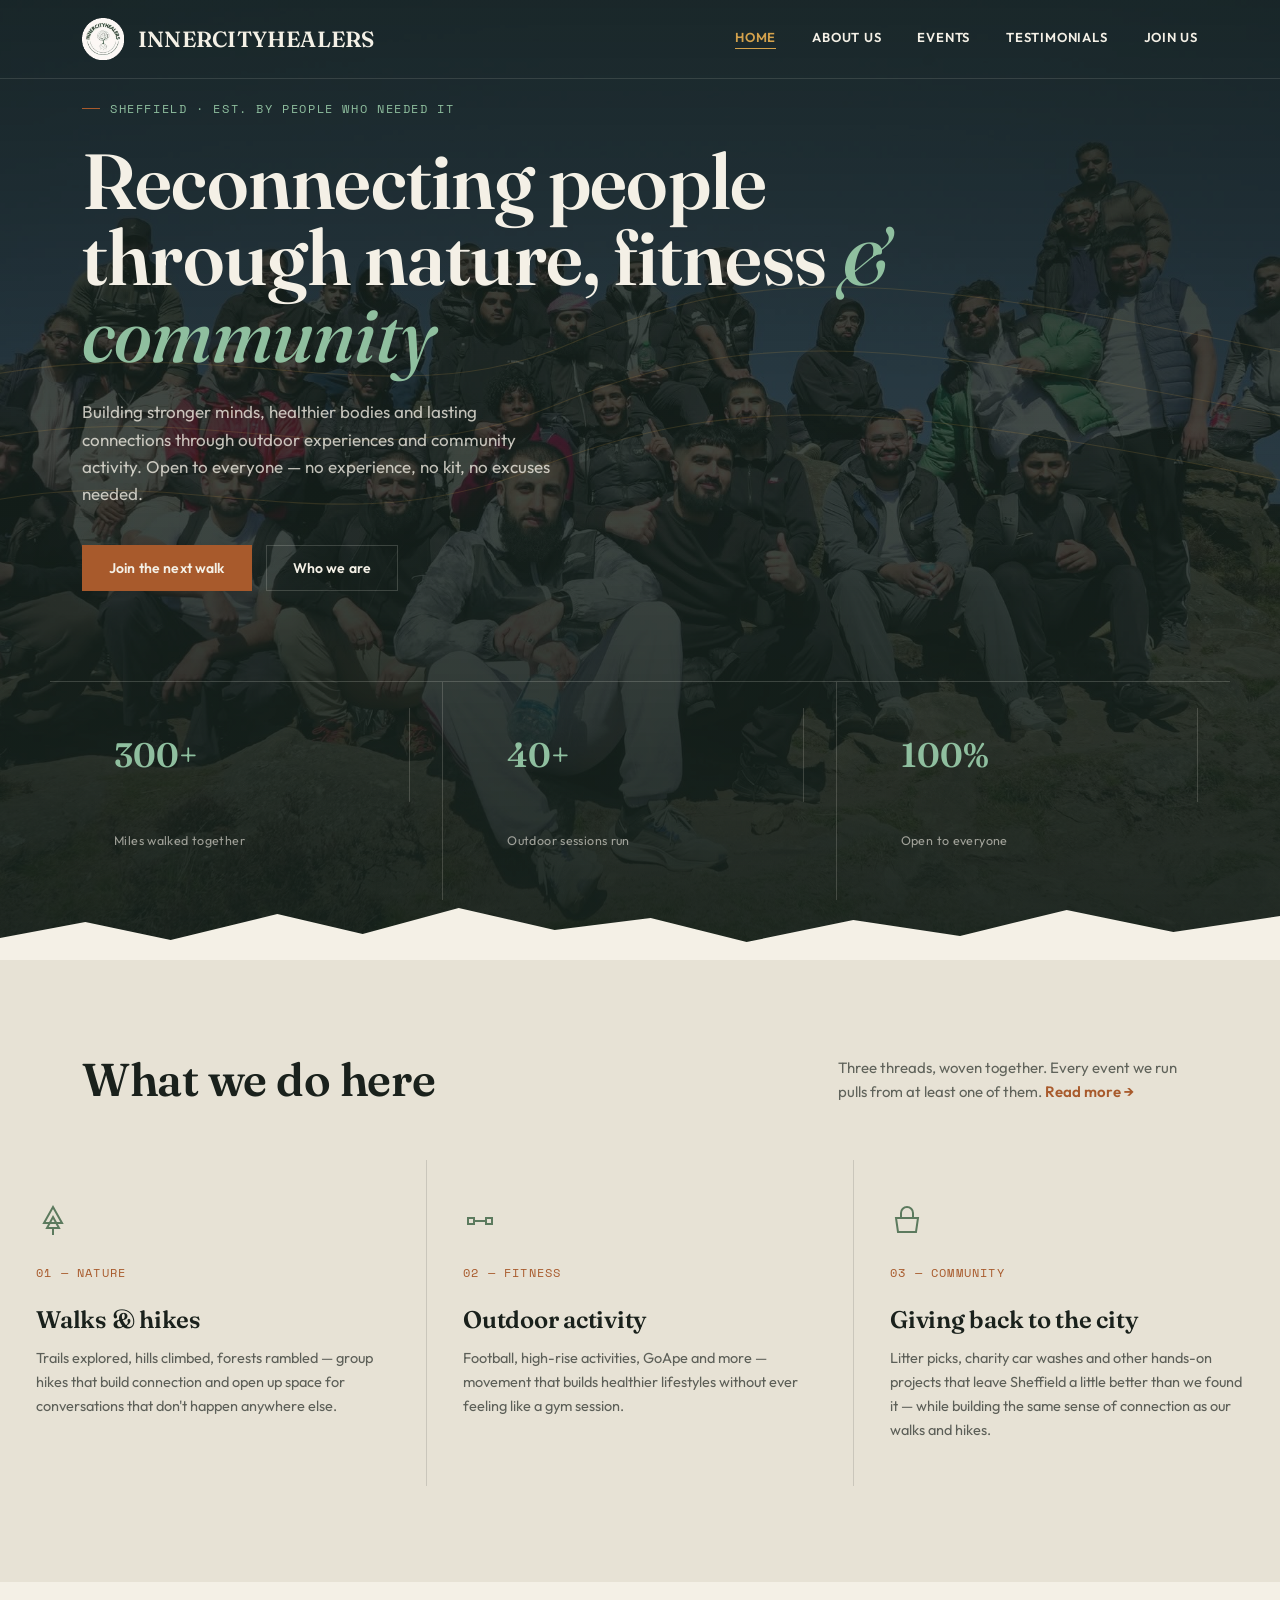
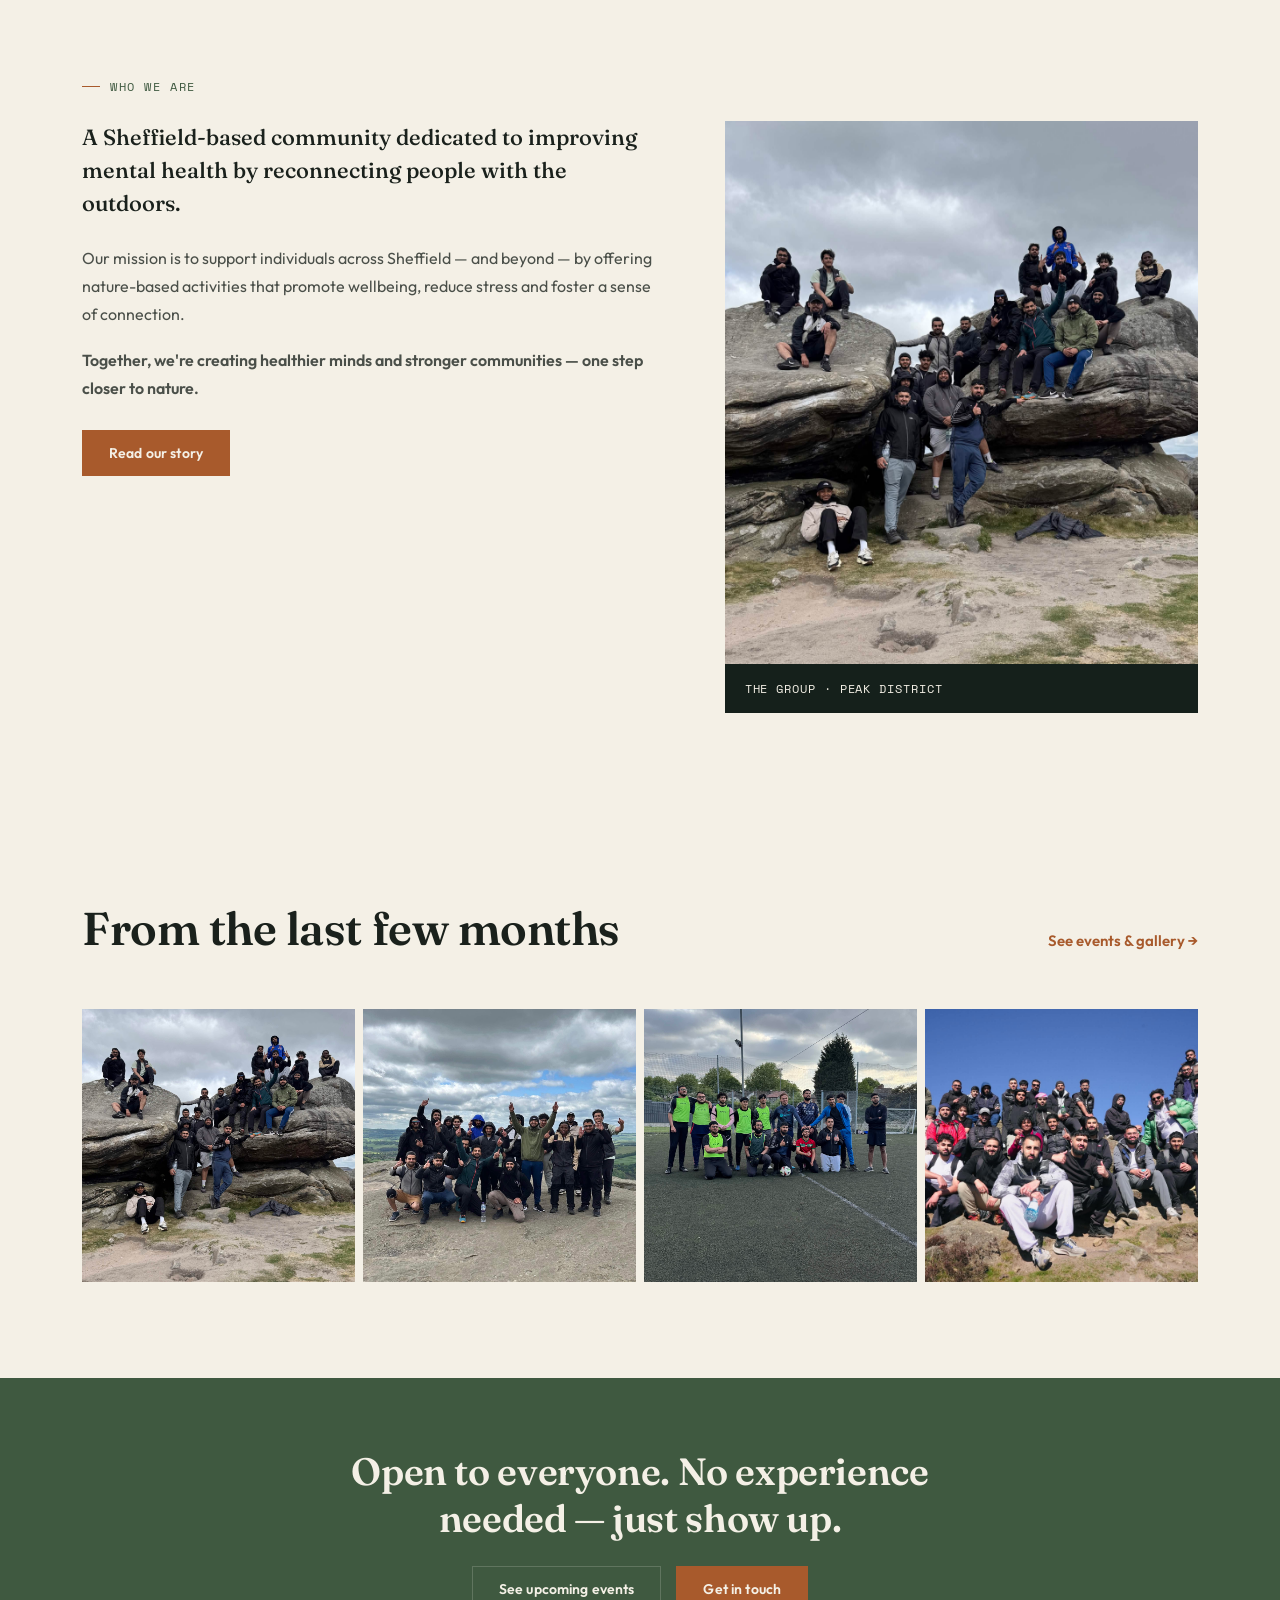
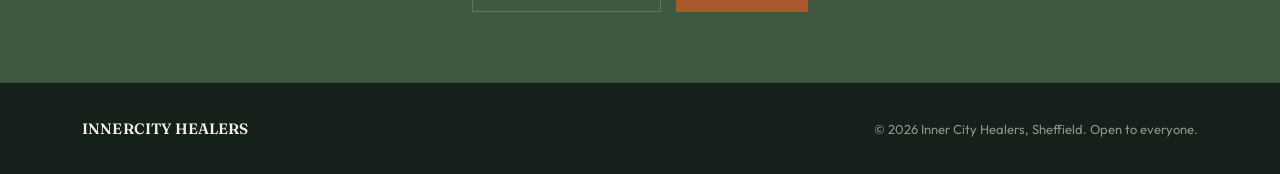
==== commit 8a84c6fa: "logo circle" ====
--- a/index.html
+++ b/index.html
@@ -14,7 +14,7 @@
 <header>
   <nav>
     <a href="index.html" class="brand">
-      <img src="images/logo.jpg" alt="Inner City Healers logo" class="brand-logo">
+      <img src="images/logo_circle.png" alt="Inner City Healers logo" class="brand-logo">
       INNERCITYHEALERS
     </a>
     <div class="navlinks">
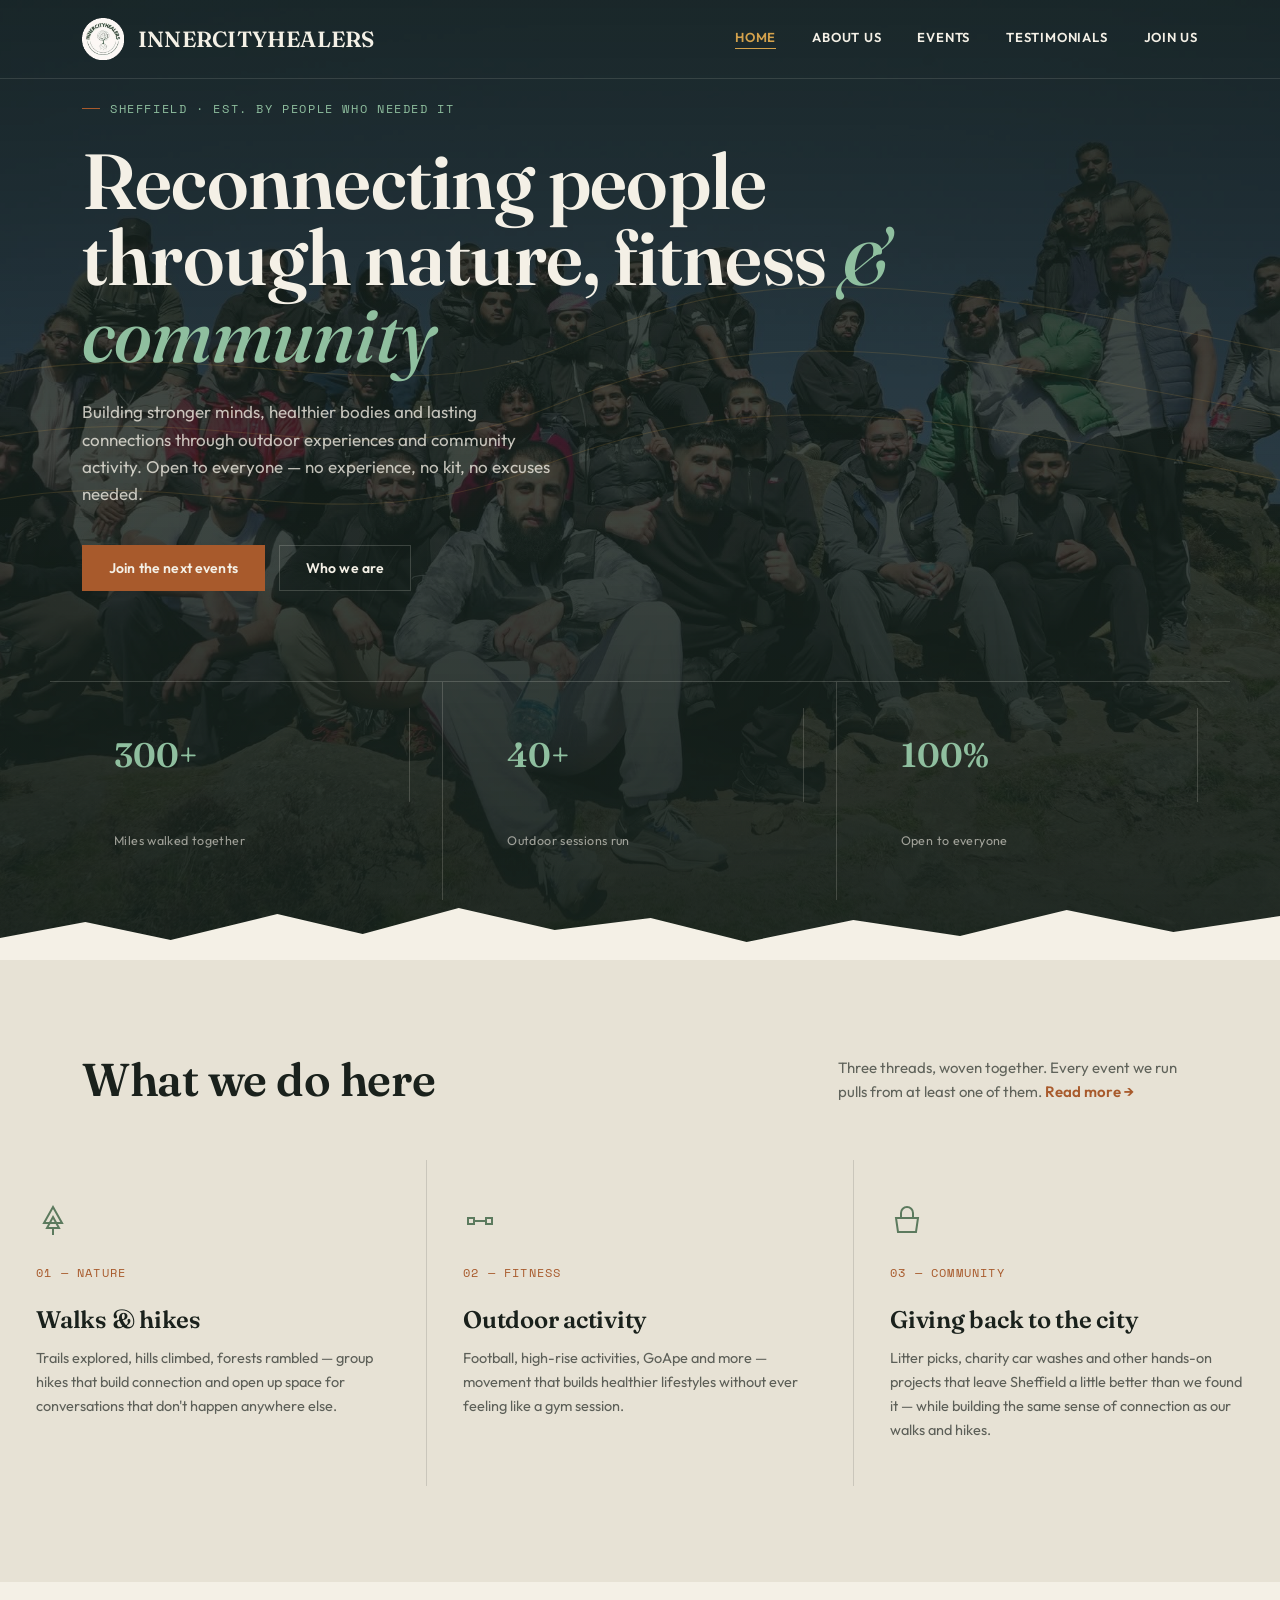
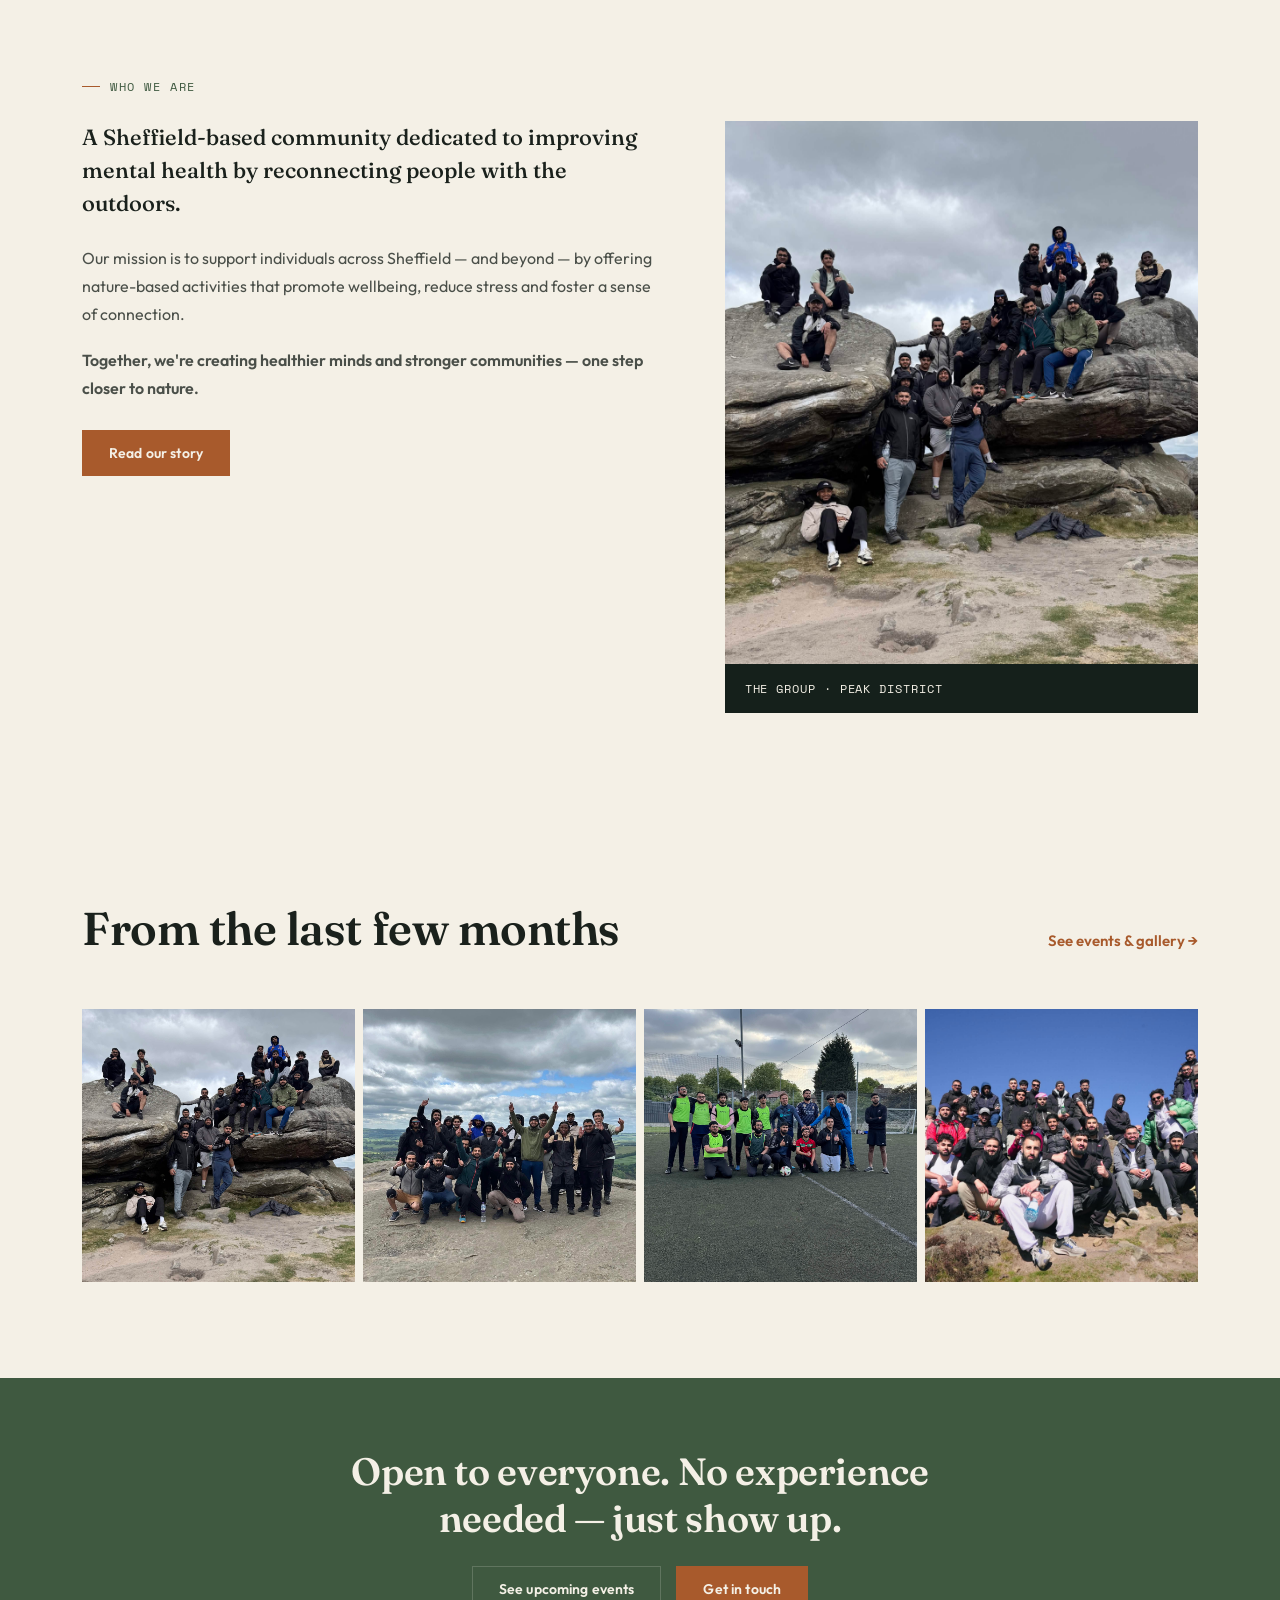
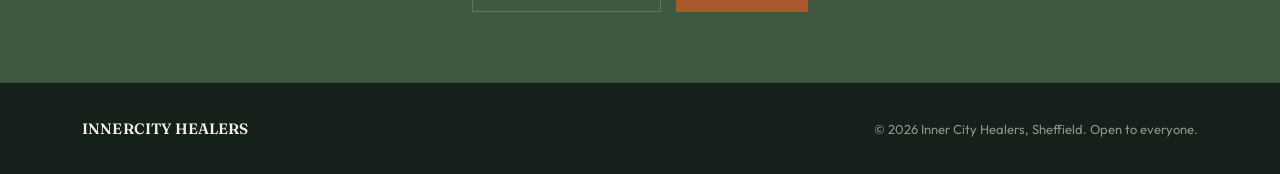
==== commit 95f448f7: "edits" ====
--- a/index.html
+++ b/index.html
@@ -42,7 +42,7 @@
     <h1>Reconnecting people through nature, fitness <em>&amp; community</em></h1>
     <p class="lede">Building stronger minds, healthier bodies and lasting connections through outdoor experiences and community activity. Open to everyone &mdash; no experience, no kit, no excuses needed.</p>
     <div class="hero-ctas">
-      <a href="contact.html" class="btn dark">Join the next walk</a>
+      <a href="contact.html" class="btn dark">Join the next events</a>
       <a href="about.html" class="btn outline">Who we are</a>
     </div>
   </div>
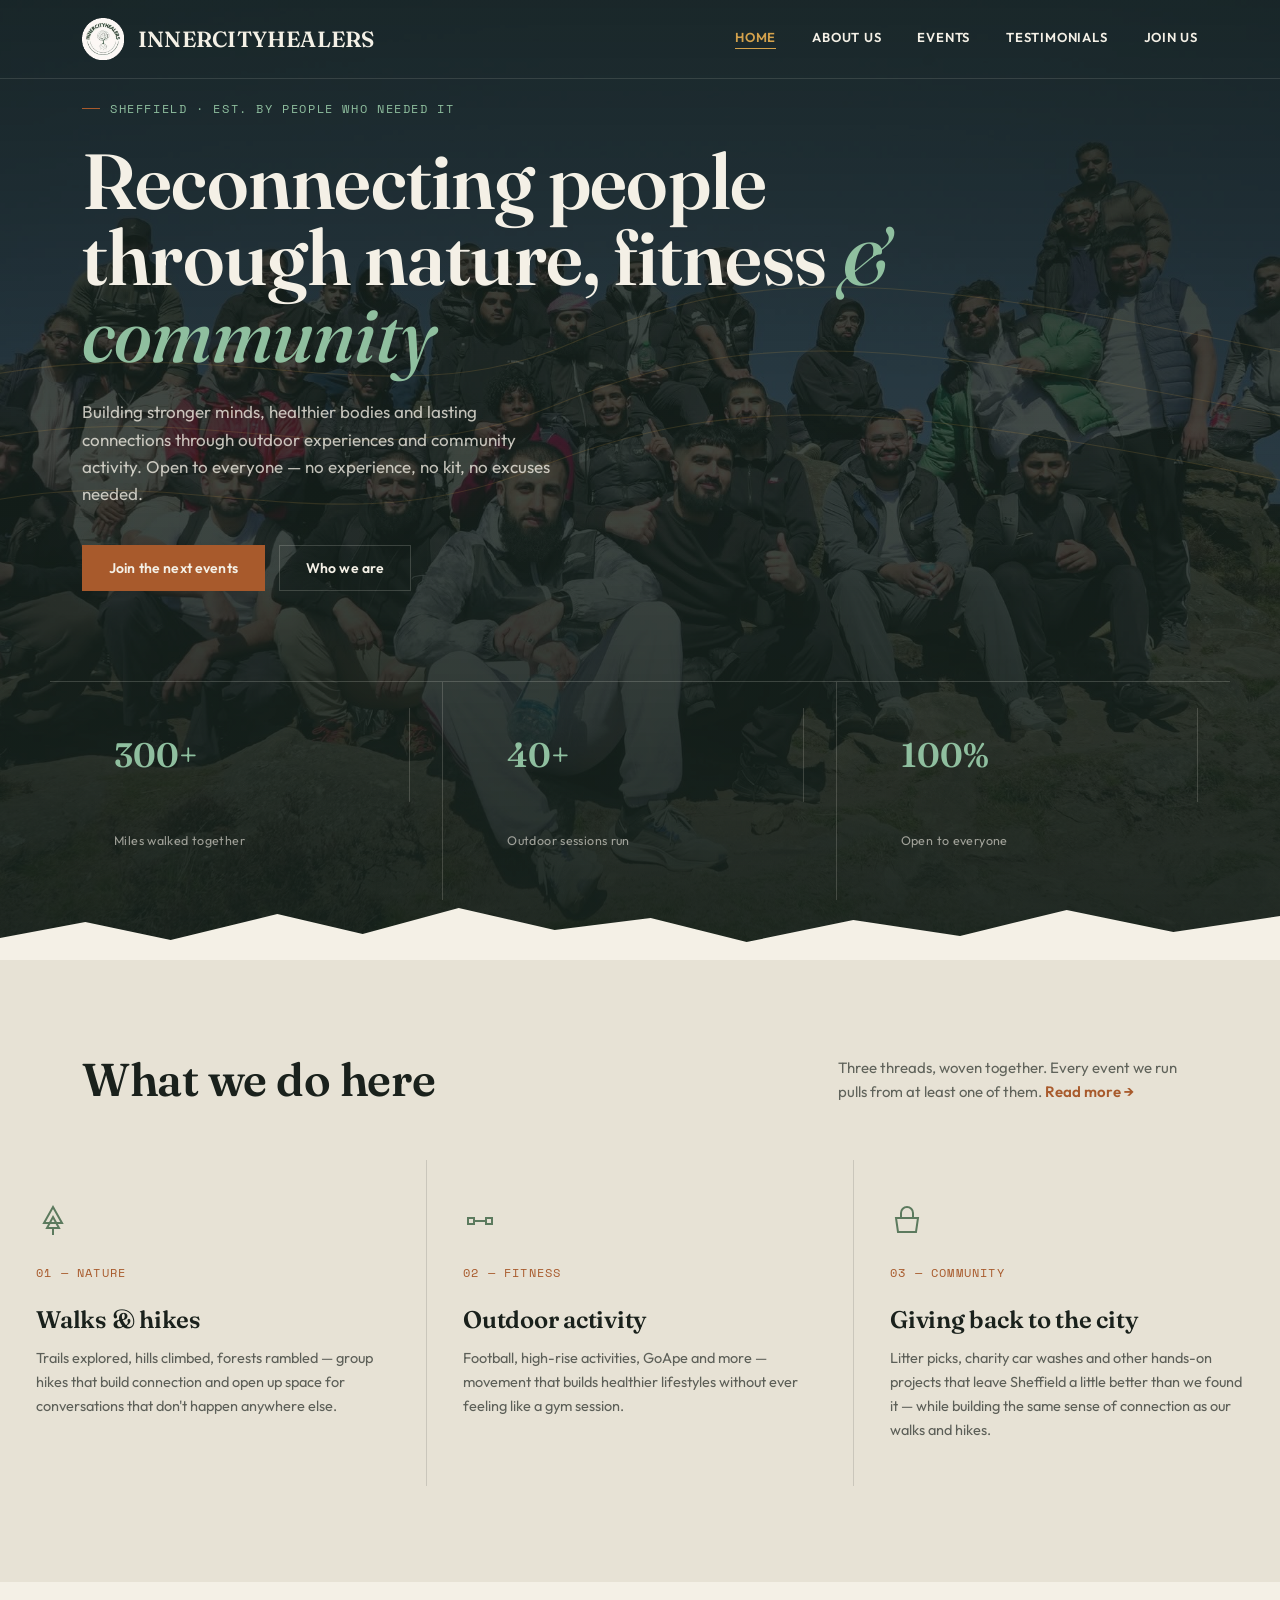
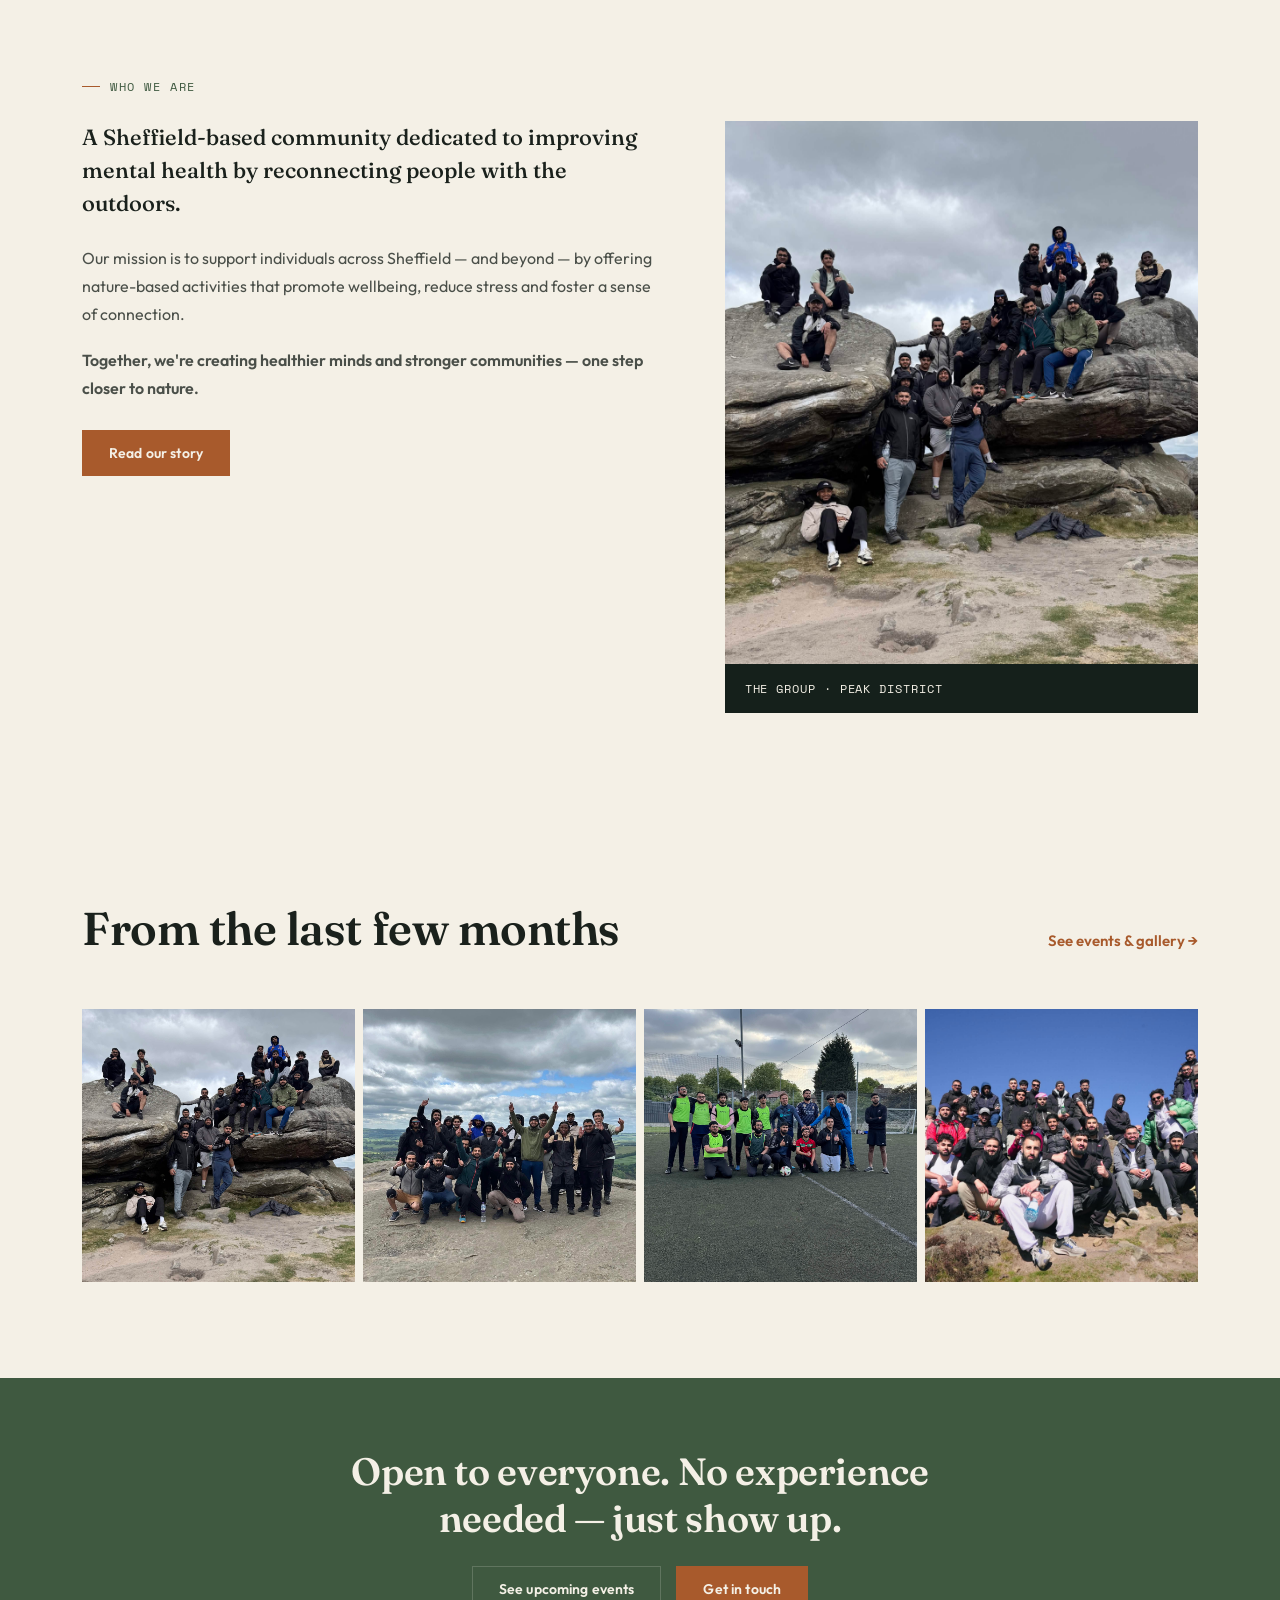
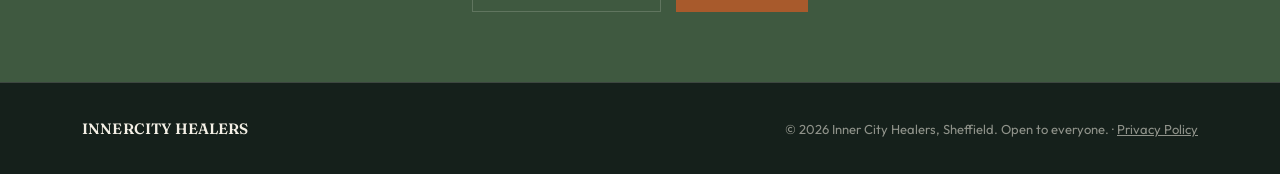
==== commit b4ea84e9: "privacy page" ====
--- a/index.html
+++ b/index.html
@@ -128,7 +128,7 @@
 <footer>
   <div class="wrap foot-inner">
     <div class="brand">INNERCITY HEALERS</div>
-    <div>&copy; 2026 Inner City Healers, Sheffield. Open to everyone.</div>
+    <div>&copy; 2026 Inner City Healers, Sheffield. Open to everyone. &middot; <a href="privacy.html" style="text-decoration:underline;">Privacy Policy</a></div>
   </div>
 </footer>
 
--- a/css/style.css
+++ b/css/style.css
@@ -708,4 +708,18 @@
 .back-to-top:hover{background:var(--rust);}
 @media(max-width:600px){
   .back-to-top{width:42px; height:42px; bottom:20px; right:20px;}
-}+}
+
+/* ===== POLICY / LEGAL PAGES ===== */
+.policy{background:var(--cream);}
+.policy-body{max-width:760px;}
+.policy-body h2{font-size:26px; margin-top:44px; margin-bottom:16px;}
+.policy-body h2:first-child{margin-top:0;}
+.policy-body p{font-size:15.5px; line-height:1.75; color:rgba(26,33,28,0.78); margin-bottom:16px;}
+.policy-body ul{margin:0 0 16px; padding-left:22px;}
+.policy-body ul li{font-size:15.5px; line-height:1.7; color:rgba(26,33,28,0.78); margin-bottom:8px;}
+.policy-body .updated{
+  font-family:'Space Mono',monospace; font-size:12.5px; color:rgba(26,33,28,0.5);
+  margin-bottom:40px; letter-spacing:0.03em;
+}
+.policy-body a{color:var(--rust); text-decoration:underline;}
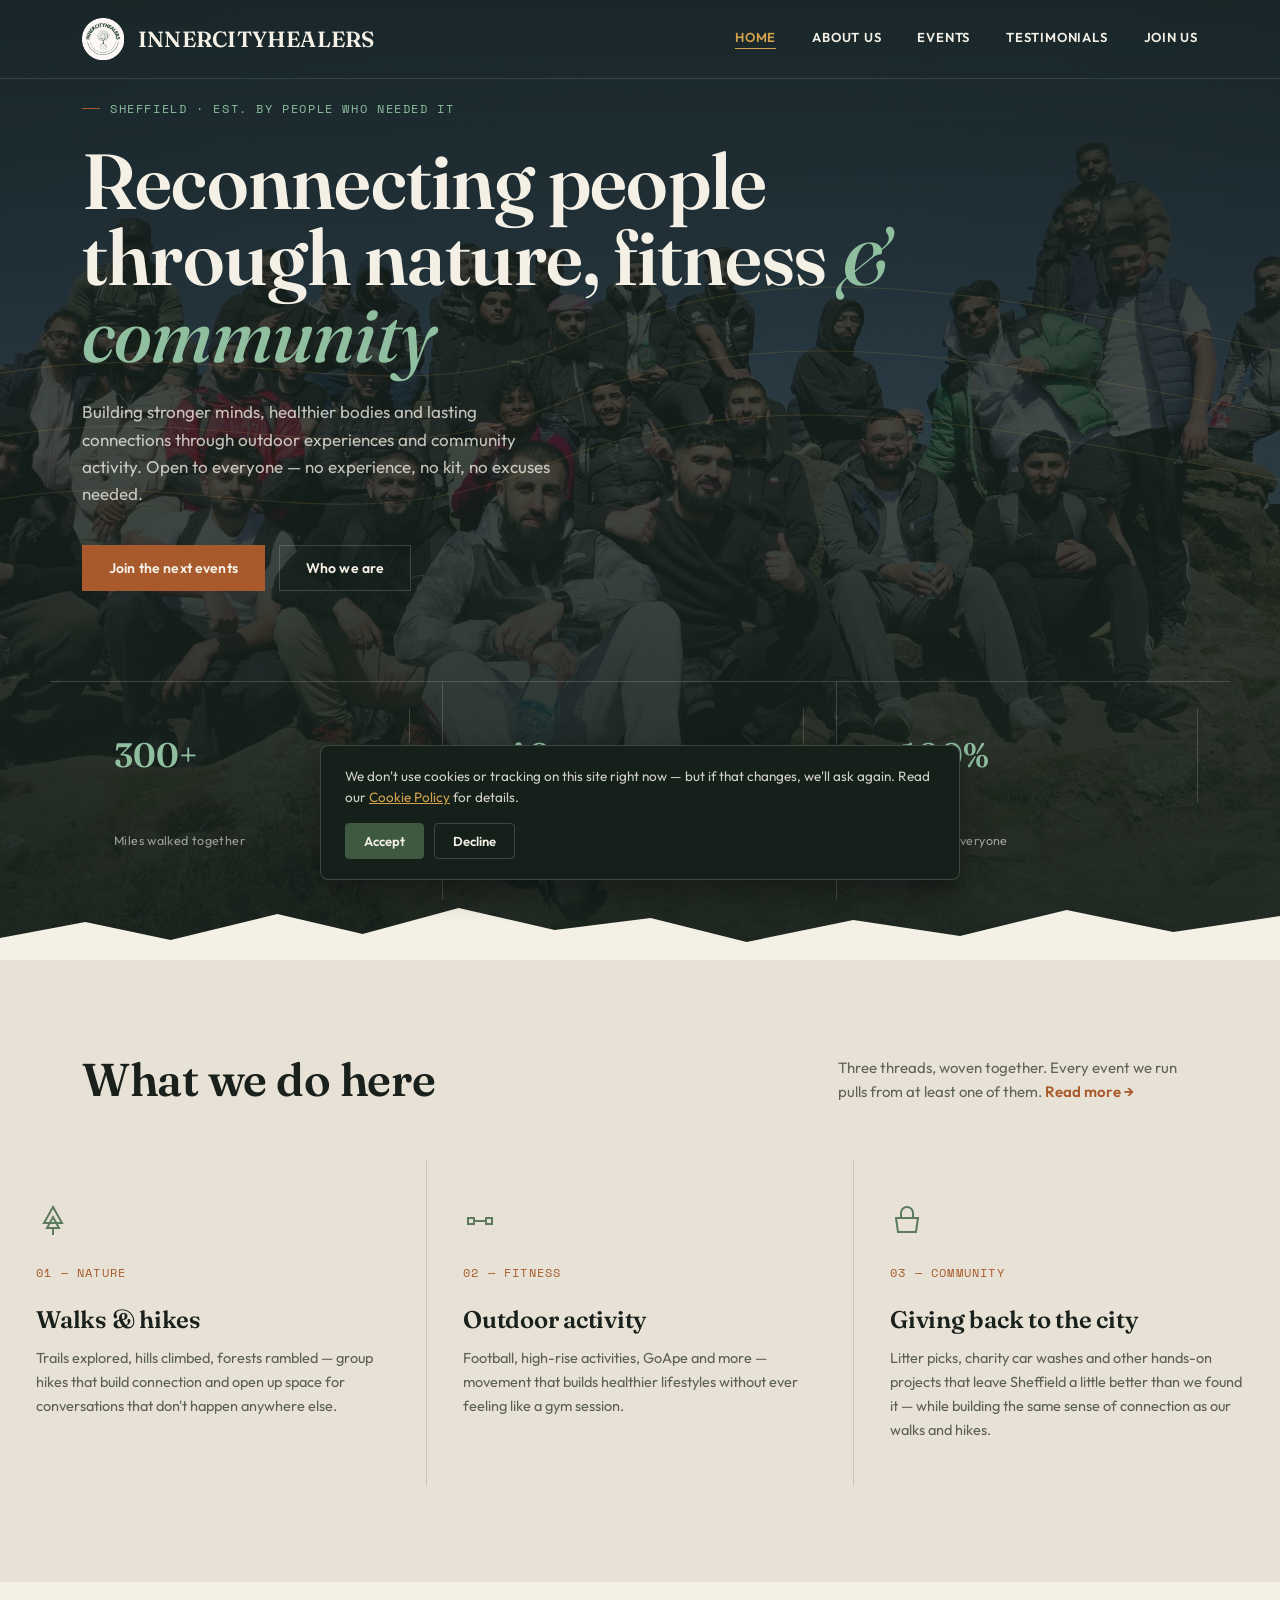
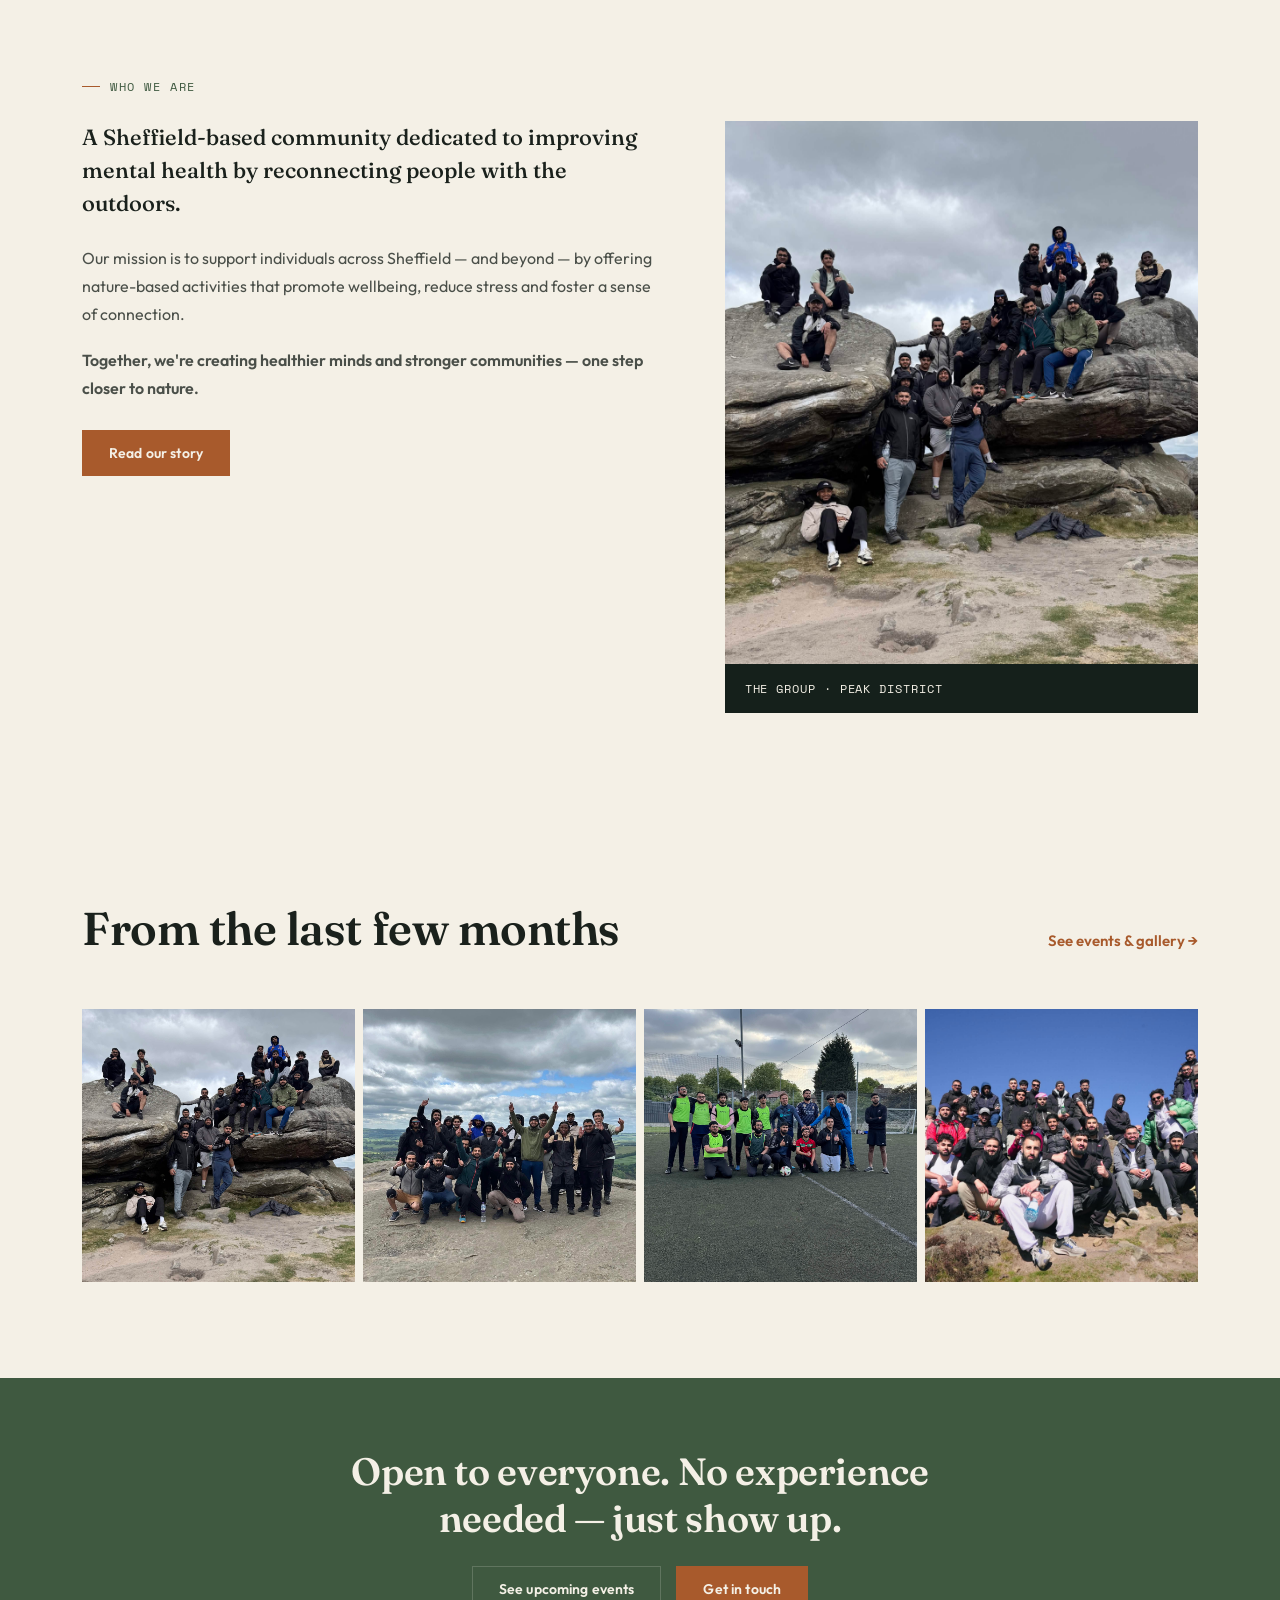
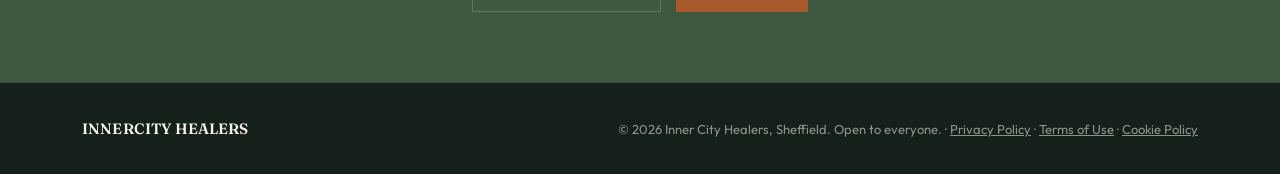
==== commit 96f2087f: "cookies policy" ====
--- a/index.html
+++ b/index.html
@@ -128,7 +128,7 @@
 <footer>
   <div class="wrap foot-inner">
     <div class="brand">INNERCITY HEALERS</div>
-    <div>&copy; 2026 Inner City Healers, Sheffield. Open to everyone. &middot; <a href="privacy.html" style="text-decoration:underline;">Privacy Policy</a></div>
+    <div>&copy; 2026 Inner City Healers, Sheffield. Open to everyone. &middot; <a href="privacy.html" style="text-decoration:underline;">Privacy Policy</a> &middot; <a href="terms.html" style="text-decoration:underline;">Terms of Use</a> &middot; <a href="cookies.html" style="text-decoration:underline;">Cookie Policy</a></div>
   </div>
 </footer>
 
--- a/css/style.css
+++ b/css/style.css
@@ -722,4 +722,57 @@
   font-family:'Space Mono',monospace; font-size:12.5px; color:rgba(26,33,28,0.5);
   margin-bottom:40px; letter-spacing:0.03em;
 }
-.policy-body a{color:var(--rust); text-decoration:underline;}+.policy-body a{color:var(--rust); text-decoration:underline;}
+
+/* ===== ACTIVITY CARD BADGE ===== */
+.acard-badge{
+  display:inline-block;
+  font-family:'Space Mono',monospace;
+  font-size:11px;
+  letter-spacing:0.06em;
+  text-transform:uppercase;
+  color:var(--gold);
+  background:rgba(212,162,76,0.12);
+  border:1px solid rgba(212,162,76,0.35);
+  padding:4px 10px;
+  border-radius:20px;
+  margin-bottom:10px;
+}
+
+/* ===== COOKIE NOTICE BANNER ===== */
+.cookie-banner{
+  position:fixed;
+  left:20px; right:20px; bottom:20px;
+  max-width:640px;
+  margin:0 auto;
+  background:var(--pine);
+  color:var(--cream);
+  border:1px solid var(--line-light);
+  border-radius:8px;
+  padding:20px 24px;
+  box-shadow:0 12px 30px rgba(0,0,0,0.35);
+  z-index:70;
+  display:none;
+  flex-direction:column;
+  gap:14px;
+}
+.cookie-banner.show{display:flex;}
+.cookie-banner p{font-size:13.5px; line-height:1.6; color:rgba(244,240,230,0.85); margin:0;}
+.cookie-banner a{color:var(--gold); text-decoration:underline;}
+.cookie-banner-actions{display:flex; gap:10px; flex-wrap:wrap;}
+.cookie-banner-actions button{
+  font-family:'Outfit', sans-serif;
+  font-weight:600;
+  font-size:13px;
+  padding:9px 18px;
+  border-radius:4px;
+  cursor:pointer;
+  border:1px solid var(--line-light);
+}
+.cookie-accept{background:var(--moss-deep); color:var(--cream); border-color:var(--moss-deep) !important;}
+.cookie-accept:hover{background:transparent;}
+.cookie-decline{background:transparent; color:var(--cream);}
+.cookie-decline:hover{background:rgba(244,240,230,0.1);}
+@media(max-width:600px){
+  .cookie-banner{left:12px; right:12px; bottom:12px; padding:16px 18px;}
+}
